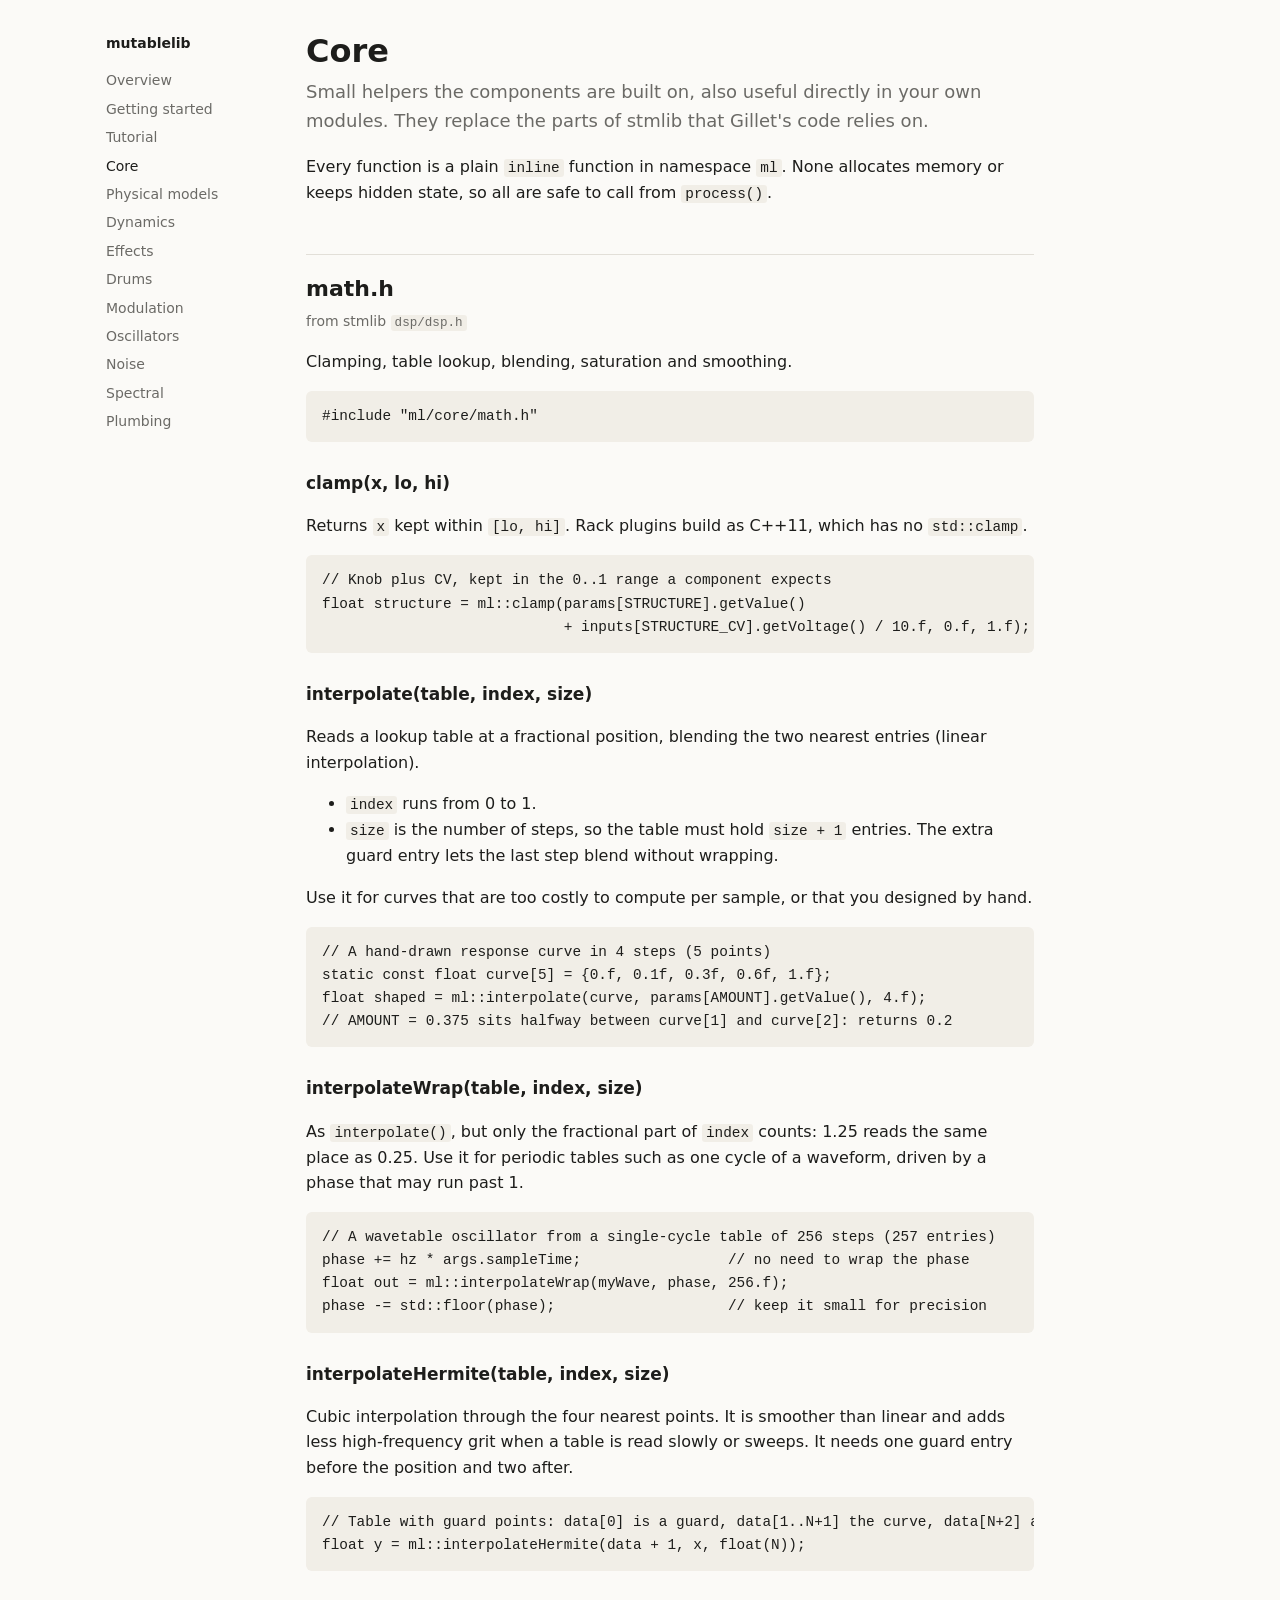
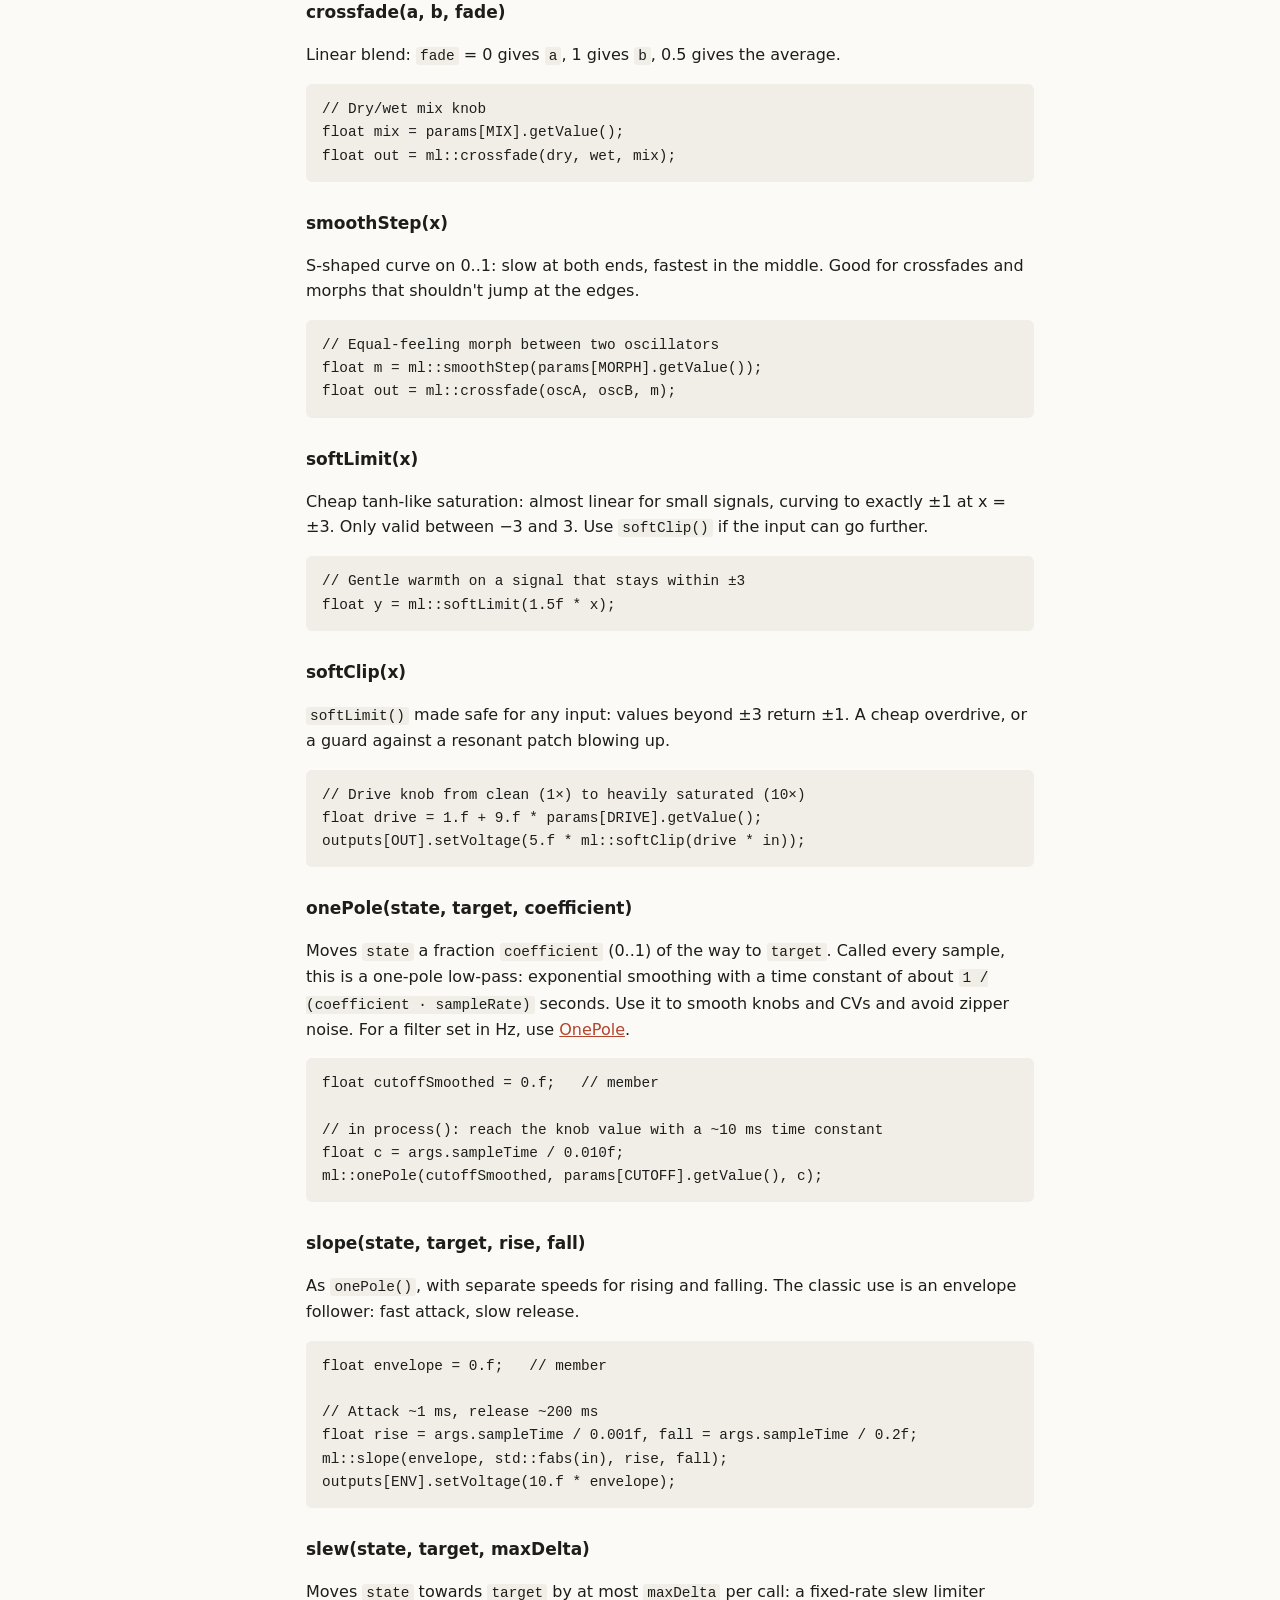
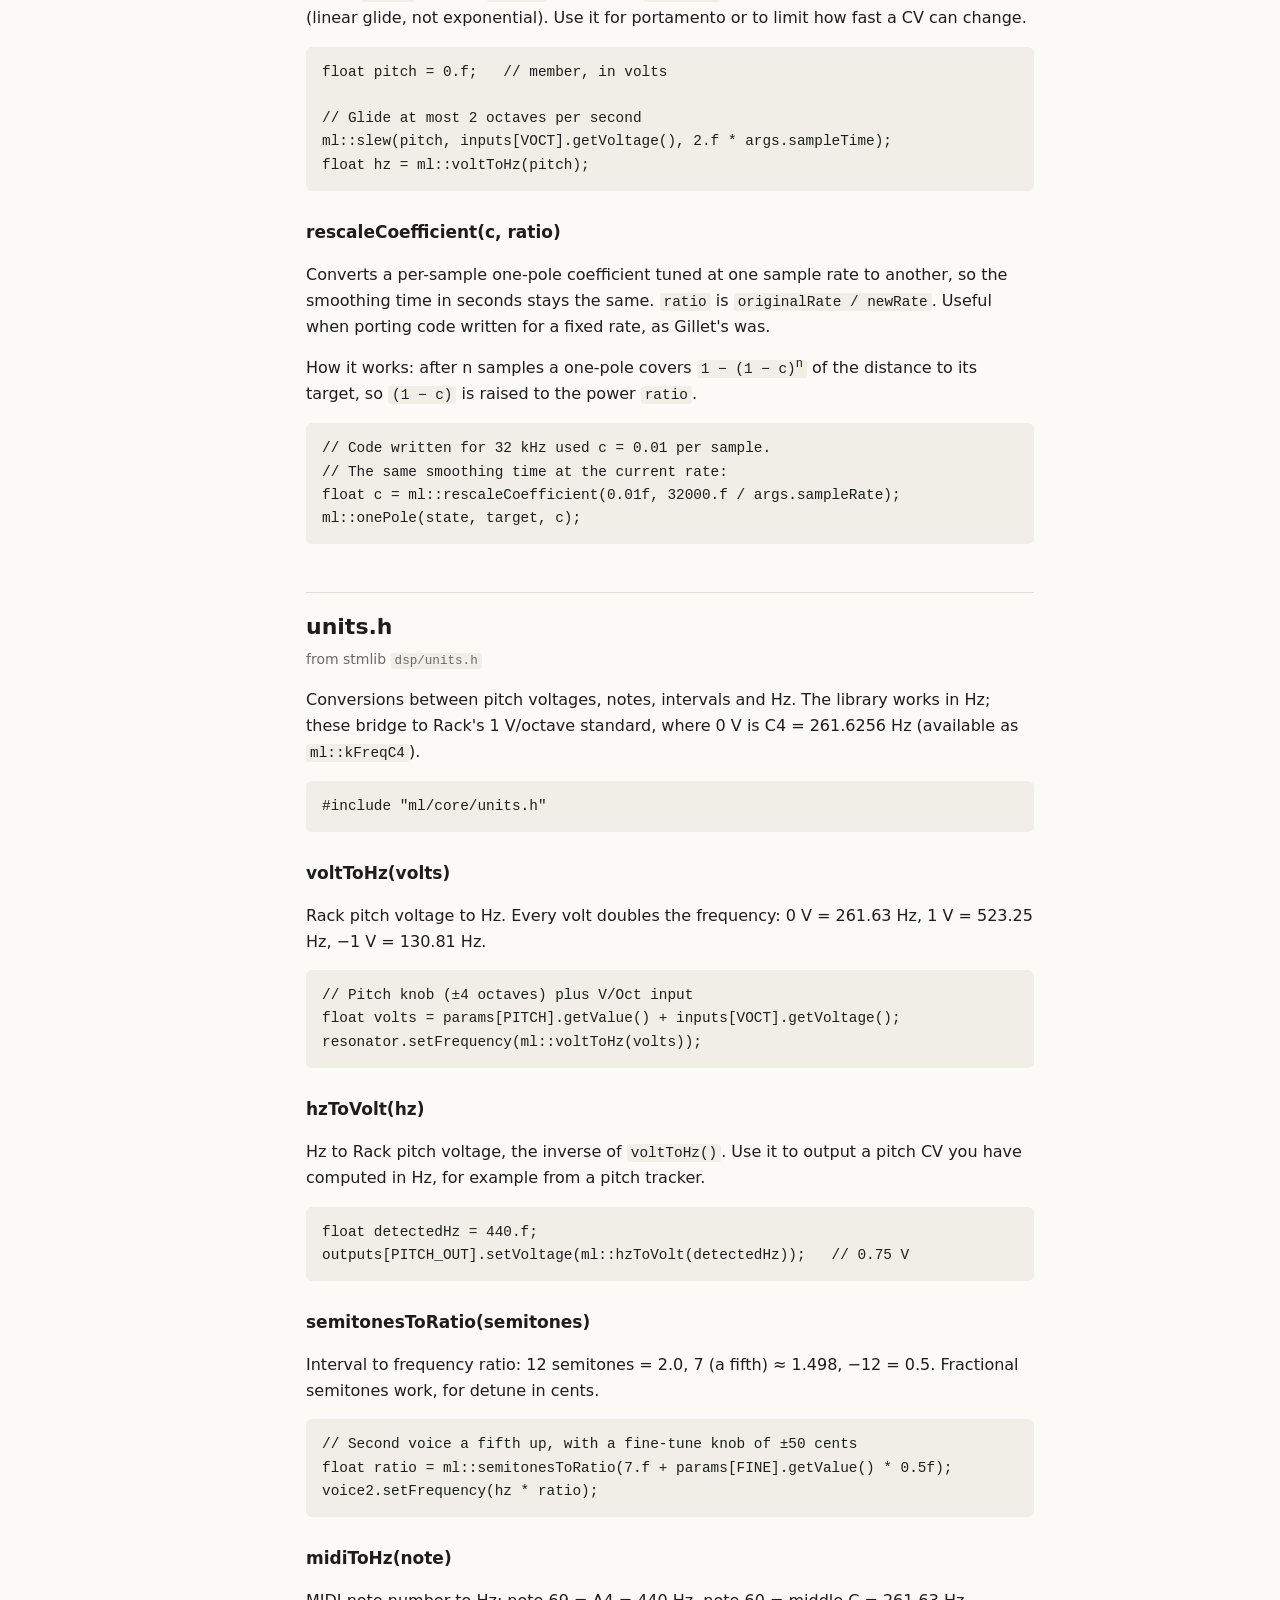
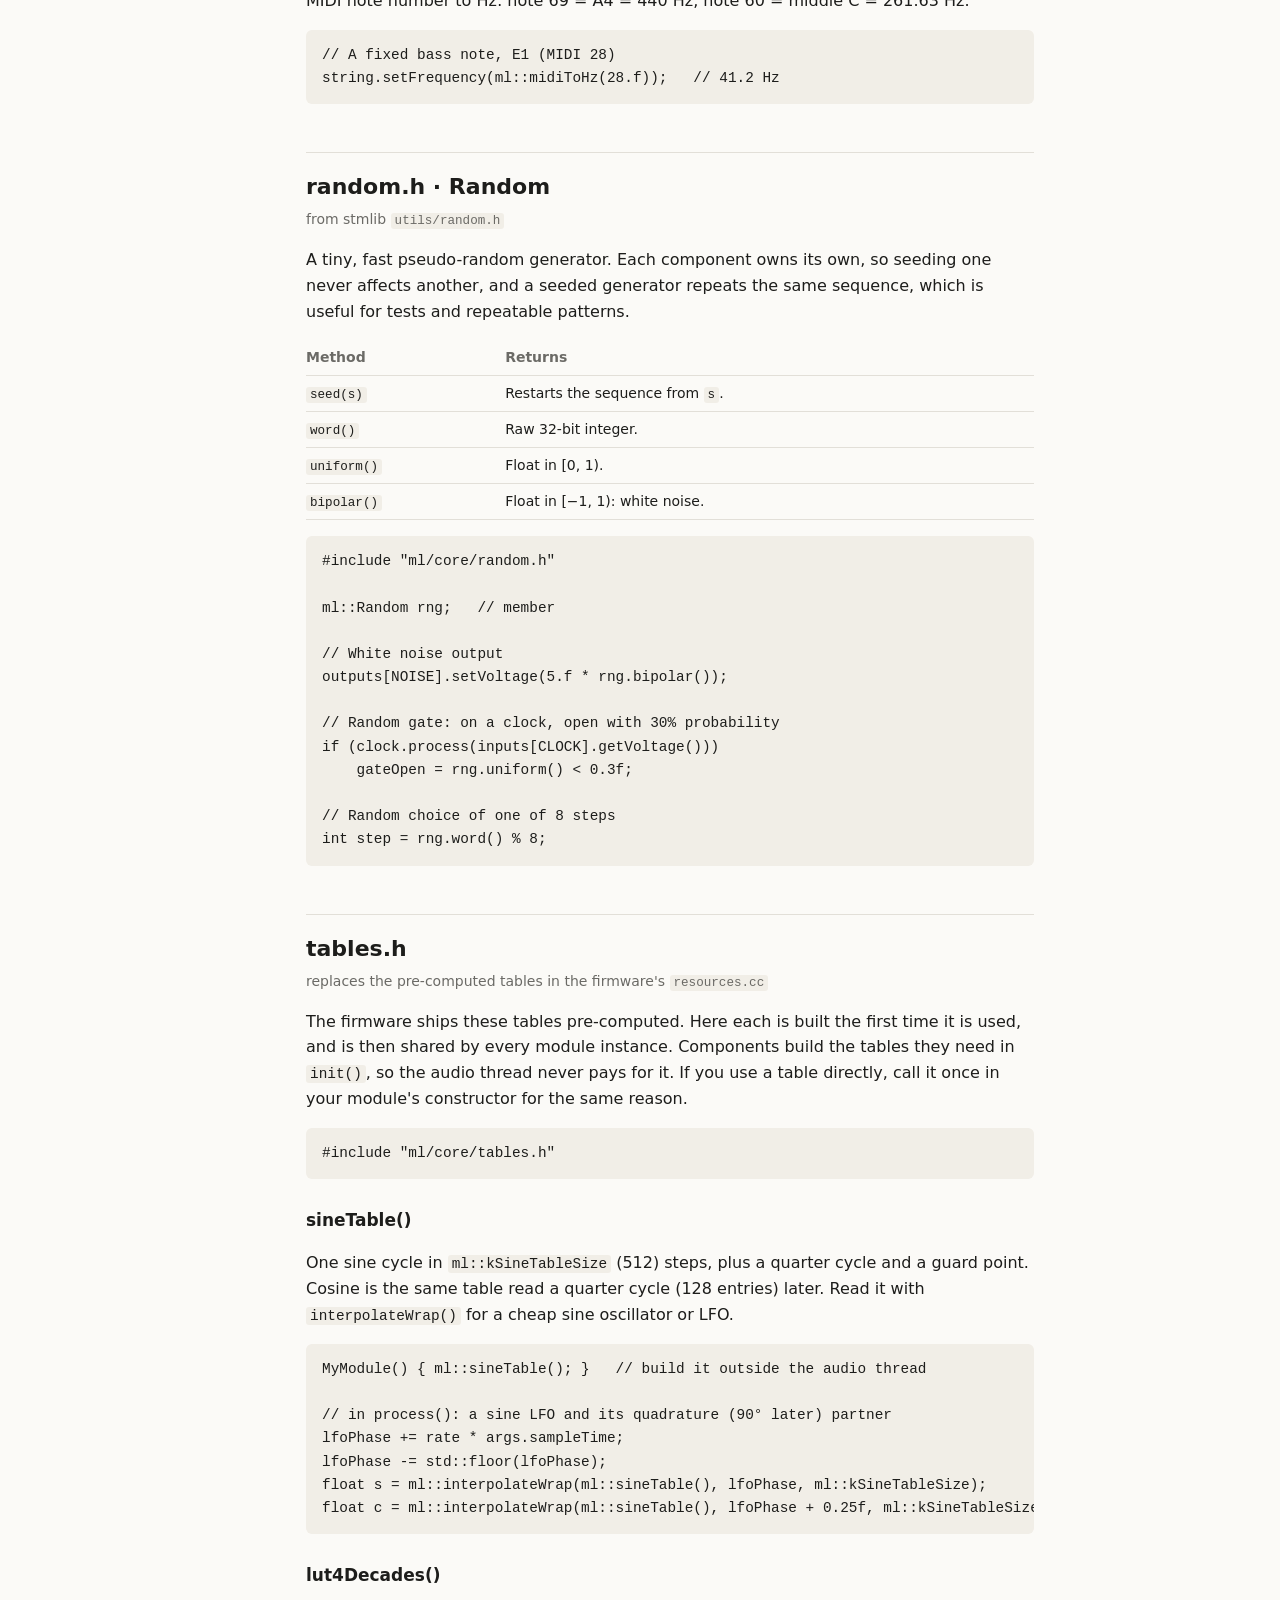
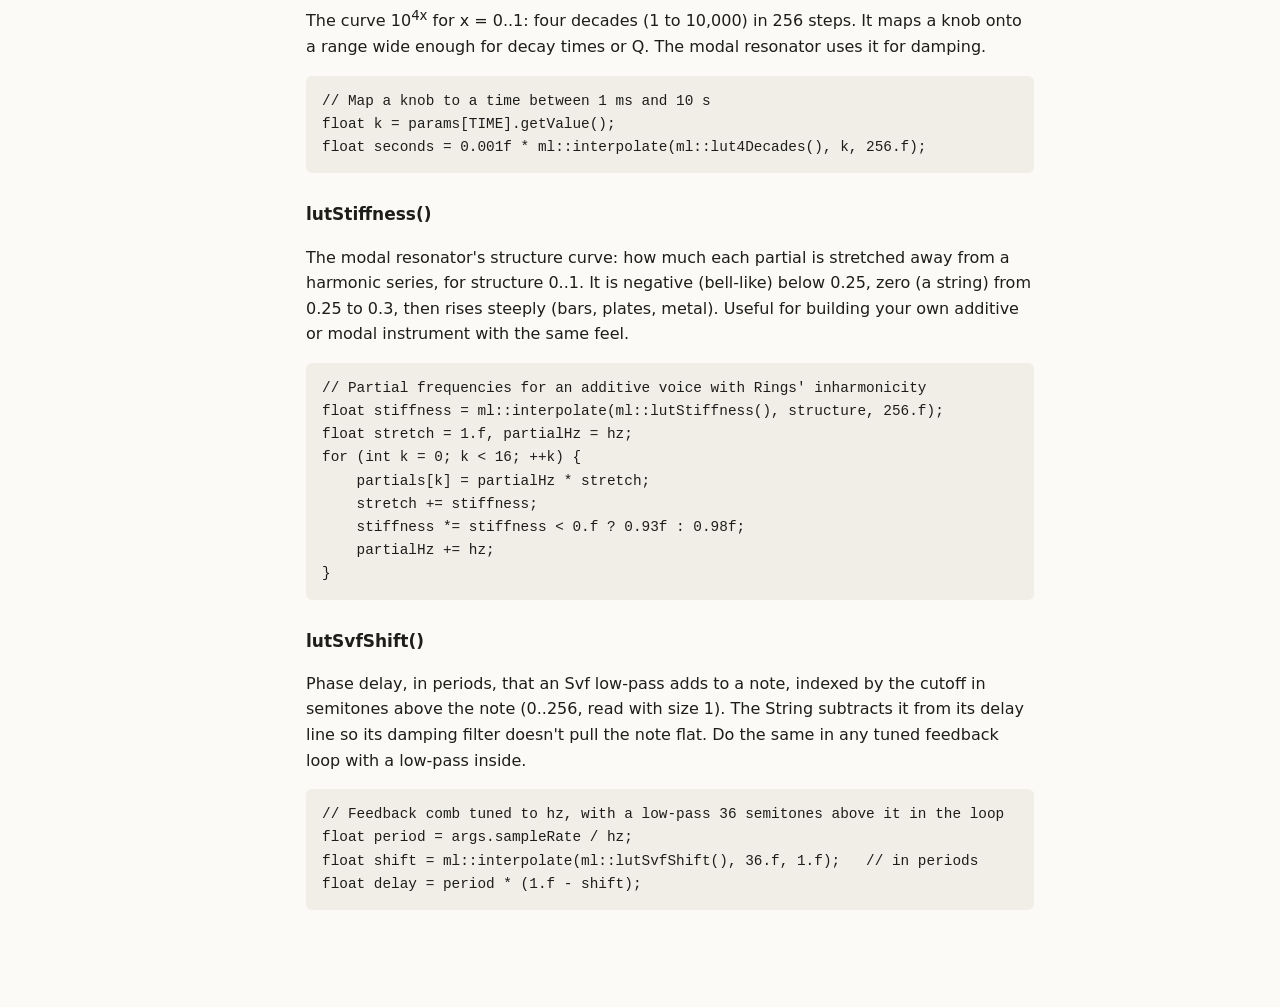
==== docs/core.html @ fc0bdcec "initial commit." ====
<!doctype html>
<html lang="en">
<head>
<meta charset="utf-8">
<meta name="viewport" content="width=device-width, initial-scale=1">
<title>Core · mutablelib</title>
<link rel="stylesheet" href="style.css">
</head>
<body>
<div class="page">
<nav>
  <div class="title">mutablelib</div>
  <a href="index.html">Overview</a>
  <a href="setup.html">Getting started</a>
  <a href="tutorial.html">Tutorial</a>
  <a href="core.html" class="here">Core</a>
  <a href="physical.html">Physical models</a>
  <a href="dynamics.html">Dynamics</a>
  <a href="fx.html">Effects</a>
  <a href="drums.html">Drums</a>
  <a href="mod.html">Modulation</a>
  <a href="osc.html">Oscillators</a>
  <a href="noise.html">Noise</a>
  <a href="spectral.html">Spectral</a>
  <a href="plumbing.html">Plumbing</a>
</nav>
<main>

<h1>Core</h1>
<p class="lede">Small helpers the components are built on, also useful directly in your own modules. They replace the parts of stmlib that Gillet's code relies on.</p>
<p>Every function is a plain <code>inline</code> function in namespace <code>ml</code>. None allocates memory or keeps hidden state, so all are safe to call from <code>process()</code>.</p>

<!-- ===================================================================== -->
<h2 id="core-math">math.h</h2>
<p class="origin">from stmlib <code>dsp/dsp.h</code></p>
<p>Clamping, table lookup, blending, saturation and smoothing.</p>
<pre><code>#include "ml/core/math.h"</code></pre>

<h3 id="core-math-clamp">clamp(x, lo, hi)</h3>
<p>Returns <code>x</code> kept within <code>[lo, hi]</code>. Rack plugins build as C++11, which has no <code>std::clamp</code>.</p>
<pre><code>// Knob plus CV, kept in the 0..1 range a component expects
float structure = ml::clamp(params[STRUCTURE].getValue()
                            + inputs[STRUCTURE_CV].getVoltage() / 10.f, 0.f, 1.f);</code></pre>

<h3 id="core-math-interpolate">interpolate(table, index, size)</h3>
<p>Reads a lookup table at a fractional position, blending the two nearest entries (linear interpolation).</p>
<ul>
  <li><code>index</code> runs from 0 to 1.</li>
  <li><code>size</code> is the number of steps, so the table must hold <code>size + 1</code> entries. The extra guard entry lets the last step blend without wrapping.</li>
</ul>
<p>Use it for curves that are too costly to compute per sample, or that you designed by hand.</p>
<pre><code>// A hand-drawn response curve in 4 steps (5 points)
static const float curve[5] = {0.f, 0.1f, 0.3f, 0.6f, 1.f};
float shaped = ml::interpolate(curve, params[AMOUNT].getValue(), 4.f);
// AMOUNT = 0.375 sits halfway between curve[1] and curve[2]: returns 0.2</code></pre>

<h3 id="core-math-interpolateWrap">interpolateWrap(table, index, size)</h3>
<p>As <code>interpolate()</code>, but only the fractional part of <code>index</code> counts: 1.25 reads the same place as 0.25. Use it for periodic tables such as one cycle of a waveform, driven by a phase that may run past 1.</p>
<pre><code>// A wavetable oscillator from a single-cycle table of 256 steps (257 entries)
phase += hz * args.sampleTime;                 // no need to wrap the phase
float out = ml::interpolateWrap(myWave, phase, 256.f);
phase -= std::floor(phase);                    // keep it small for precision</code></pre>

<h3 id="core-math-interpolateHermite">interpolateHermite(table, index, size)</h3>
<p>Cubic interpolation through the four nearest points. It is smoother than linear and adds less high-frequency grit when a table is read slowly or sweeps. It needs one guard entry before the position and two after.</p>
<pre><code>// Table with guard points: data[0] is a guard, data[1..N+1] the curve, data[N+2] a guard
float y = ml::interpolateHermite(data + 1, x, float(N));</code></pre>

<h3 id="core-math-crossfade">crossfade(a, b, fade)</h3>
<p>Linear blend: <code>fade</code> = 0 gives <code>a</code>, 1 gives <code>b</code>, 0.5 gives the average.</p>
<pre><code>// Dry/wet mix knob
float mix = params[MIX].getValue();
float out = ml::crossfade(dry, wet, mix);</code></pre>

<h3 id="core-math-smoothStep">smoothStep(x)</h3>
<p>S-shaped curve on 0..1: slow at both ends, fastest in the middle. Good for crossfades and morphs that shouldn't jump at the edges.</p>
<pre><code>// Equal-feeling morph between two oscillators
float m = ml::smoothStep(params[MORPH].getValue());
float out = ml::crossfade(oscA, oscB, m);</code></pre>

<h3 id="core-math-softLimit">softLimit(x)</h3>
<p>Cheap tanh-like saturation: almost linear for small signals, curving to exactly ±1 at x = ±3. Only valid between −3 and 3. Use <code>softClip()</code> if the input can go further.</p>
<pre><code>// Gentle warmth on a signal that stays within ±3
float y = ml::softLimit(1.5f * x);</code></pre>

<h3 id="core-math-softClip">softClip(x)</h3>
<p><code>softLimit()</code> made safe for any input: values beyond ±3 return ±1. A cheap overdrive, or a guard against a resonant patch blowing up.</p>
<pre><code>// Drive knob from clean (1×) to heavily saturated (10×)
float drive = 1.f + 9.f * params[DRIVE].getValue();
outputs[OUT].setVoltage(5.f * ml::softClip(drive * in));</code></pre>

<h3 id="core-math-onePole">onePole(state, target, coefficient)</h3>
<p>Moves <code>state</code> a fraction <code>coefficient</code> (0..1) of the way to <code>target</code>. Called every sample, this is a one-pole low-pass: exponential smoothing with a time constant of about <code>1 / (coefficient · sampleRate)</code> seconds. Use it to smooth knobs and CVs and avoid zipper noise. For a filter set in Hz, use <a href="plumbing.html#filter-one_pole">OnePole</a>.</p>
<pre><code>float cutoffSmoothed = 0.f;   // member

// in process(): reach the knob value with a ~10 ms time constant
float c = args.sampleTime / 0.010f;
ml::onePole(cutoffSmoothed, params[CUTOFF].getValue(), c);</code></pre>

<h3 id="core-math-slope">slope(state, target, rise, fall)</h3>
<p>As <code>onePole()</code>, with separate speeds for rising and falling. The classic use is an envelope follower: fast attack, slow release.</p>
<pre><code>float envelope = 0.f;   // member

// Attack ~1 ms, release ~200 ms
float rise = args.sampleTime / 0.001f, fall = args.sampleTime / 0.2f;
ml::slope(envelope, std::fabs(in), rise, fall);
outputs[ENV].setVoltage(10.f * envelope);</code></pre>

<h3 id="core-math-slew">slew(state, target, maxDelta)</h3>
<p>Moves <code>state</code> towards <code>target</code> by at most <code>maxDelta</code> per call: a fixed-rate slew limiter (linear glide, not exponential). Use it for portamento or to limit how fast a CV can change.</p>
<pre><code>float pitch = 0.f;   // member, in volts

// Glide at most 2 octaves per second
ml::slew(pitch, inputs[VOCT].getVoltage(), 2.f * args.sampleTime);
float hz = ml::voltToHz(pitch);</code></pre>

<h3 id="core-math-rescaleCoefficient">rescaleCoefficient(c, ratio)</h3>
<p>Converts a per-sample one-pole coefficient tuned at one sample rate to another, so the smoothing time in seconds stays the same. <code>ratio</code> is <code>originalRate / newRate</code>. Useful when porting code written for a fixed rate, as Gillet's was.</p>
<p>How it works: after n samples a one-pole covers <code>1 − (1 − c)<sup>n</sup></code> of the distance to its target, so <code>(1 − c)</code> is raised to the power <code>ratio</code>.</p>
<pre><code>// Code written for 32 kHz used c = 0.01 per sample.
// The same smoothing time at the current rate:
float c = ml::rescaleCoefficient(0.01f, 32000.f / args.sampleRate);
ml::onePole(state, target, c);</code></pre>

<!-- ===================================================================== -->
<h2 id="core-units">units.h</h2>
<p class="origin">from stmlib <code>dsp/units.h</code></p>
<p>Conversions between pitch voltages, notes, intervals and Hz. The library works in Hz; these bridge to Rack's 1 V/octave standard, where 0 V is C4 = 261.6256 Hz (available as <code>ml::kFreqC4</code>).</p>
<pre><code>#include "ml/core/units.h"</code></pre>

<h3 id="core-units-voltToHz">voltToHz(volts)</h3>
<p>Rack pitch voltage to Hz. Every volt doubles the frequency: 0 V = 261.63 Hz, 1 V = 523.25 Hz, −1 V = 130.81 Hz.</p>
<pre><code>// Pitch knob (±4 octaves) plus V/Oct input
float volts = params[PITCH].getValue() + inputs[VOCT].getVoltage();
resonator.setFrequency(ml::voltToHz(volts));</code></pre>

<h3 id="core-units-hzToVolt">hzToVolt(hz)</h3>
<p>Hz to Rack pitch voltage, the inverse of <code>voltToHz()</code>. Use it to output a pitch CV you have computed in Hz, for example from a pitch tracker.</p>
<pre><code>float detectedHz = 440.f;
outputs[PITCH_OUT].setVoltage(ml::hzToVolt(detectedHz));   // 0.75 V</code></pre>

<h3 id="core-units-semitonesToRatio">semitonesToRatio(semitones)</h3>
<p>Interval to frequency ratio: 12 semitones = 2.0, 7 (a fifth) ≈ 1.498, −12 = 0.5. Fractional semitones work, for detune in cents.</p>
<pre><code>// Second voice a fifth up, with a fine-tune knob of ±50 cents
float ratio = ml::semitonesToRatio(7.f + params[FINE].getValue() * 0.5f);
voice2.setFrequency(hz * ratio);</code></pre>

<h3 id="core-units-midiToHz">midiToHz(note)</h3>
<p>MIDI note number to Hz: note 69 = A4 = 440 Hz, note 60 = middle C = 261.63 Hz.</p>
<pre><code>// A fixed bass note, E1 (MIDI 28)
string.setFrequency(ml::midiToHz(28.f));   // 41.2 Hz</code></pre>

<!-- ===================================================================== -->
<h2 id="core-random">random.h · Random</h2>
<p class="origin">from stmlib <code>utils/random.h</code></p>
<p>A tiny, fast pseudo-random generator. Each component owns its own, so seeding one never affects another, and a seeded generator repeats the same sequence, which is useful for tests and repeatable patterns.</p>
<table>
<tr><th>Method</th><th>Returns</th></tr>
<tr><td><code>seed(s)</code></td><td>Restarts the sequence from <code>s</code>.</td></tr>
<tr><td><code>word()</code></td><td>Raw 32-bit integer.</td></tr>
<tr><td><code>uniform()</code></td><td>Float in [0, 1).</td></tr>
<tr><td><code>bipolar()</code></td><td>Float in [−1, 1): white noise.</td></tr>
</table>
<pre><code>#include "ml/core/random.h"

ml::Random rng;   // member

// White noise output
outputs[NOISE].setVoltage(5.f * rng.bipolar());

// Random gate: on a clock, open with 30% probability
if (clock.process(inputs[CLOCK].getVoltage()))
    gateOpen = rng.uniform() &lt; 0.3f;

// Random choice of one of 8 steps
int step = rng.word() % 8;</code></pre>

<!-- ===================================================================== -->
<h2 id="core-tables">tables.h</h2>
<p class="origin">replaces the pre-computed tables in the firmware's <code>resources.cc</code></p>
<p>The firmware ships these tables pre-computed. Here each is built the first time it is used, and is then shared by every module instance. Components build the tables they need in <code>init()</code>, so the audio thread never pays for it. If you use a table directly, call it once in your module's constructor for the same reason.</p>
<pre><code>#include "ml/core/tables.h"</code></pre>

<h3 id="core-tables-sineTable">sineTable()</h3>
<p>One sine cycle in <code>ml::kSineTableSize</code> (512) steps, plus a quarter cycle and a guard point. Cosine is the same table read a quarter cycle (128 entries) later. Read it with <code>interpolateWrap()</code> for a cheap sine oscillator or LFO.</p>
<pre><code>MyModule() { ml::sineTable(); }   // build it outside the audio thread

// in process(): a sine LFO and its quadrature (90° later) partner
lfoPhase += rate * args.sampleTime;
lfoPhase -= std::floor(lfoPhase);
float s = ml::interpolateWrap(ml::sineTable(), lfoPhase, ml::kSineTableSize);
float c = ml::interpolateWrap(ml::sineTable(), lfoPhase + 0.25f, ml::kSineTableSize);</code></pre>

<h3 id="core-tables-lut4Decades">lut4Decades()</h3>
<p>The curve 10<sup>4x</sup> for x = 0..1: four decades (1 to 10,000) in 256 steps. It maps a knob onto a range wide enough for decay times or Q. The modal resonator uses it for damping.</p>
<pre><code>// Map a knob to a time between 1 ms and 10 s
float k = params[TIME].getValue();
float seconds = 0.001f * ml::interpolate(ml::lut4Decades(), k, 256.f);</code></pre>

<h3 id="core-tables-lutStiffness">lutStiffness()</h3>
<p>The modal resonator's structure curve: how much each partial is stretched away from a harmonic series, for structure 0..1. It is negative (bell-like) below 0.25, zero (a string) from 0.25 to 0.3, then rises steeply (bars, plates, metal). Useful for building your own additive or modal instrument with the same feel.</p>
<pre><code>// Partial frequencies for an additive voice with Rings' inharmonicity
float stiffness = ml::interpolate(ml::lutStiffness(), structure, 256.f);
float stretch = 1.f, partialHz = hz;
for (int k = 0; k &lt; 16; ++k) {
    partials[k] = partialHz * stretch;
    stretch += stiffness;
    stiffness *= stiffness &lt; 0.f ? 0.93f : 0.98f;
    partialHz += hz;
}</code></pre>

<h3 id="core-tables-lutSvfShift">lutSvfShift()</h3>
<p>Phase delay, in periods, that an Svf low-pass adds to a note, indexed by the cutoff in semitones above the note (0..256, read with size 1). The String subtracts it from its delay line so its damping filter doesn't pull the note flat. Do the same in any tuned feedback loop with a low-pass inside.</p>
<pre><code>// Feedback comb tuned to hz, with a low-pass 36 semitones above it in the loop
float period = args.sampleRate / hz;
float shift = ml::interpolate(ml::lutSvfShift(), 36.f, 1.f);   // in periods
float delay = period * (1.f - shift);</code></pre>

</main>
</div>
</body>
</html>
---- docs/style.css ----
/* mutablelib docs. One stylesheet, no scripts. */

:root {
  --bg: #fbfaf7;
  --fg: #1d1d1b;
  --muted: #6b6a66;
  --rule: #e2dfd8;
  --code-bg: #f1eee7;
  --accent: #b2452c;
  --mono: ui-monospace, "SF Mono", Menlo, Consolas, monospace;
}
@media (prefers-color-scheme: dark) {
  :root {
    --bg: #161614;
    --fg: #e8e6e1;
    --muted: #9a978f;
    --rule: #2e2d2a;
    --code-bg: #22211e;
    --accent: #e0805f;
  }
}

* { box-sizing: border-box; }
body {
  margin: 0;
  background: var(--bg);
  color: var(--fg);
  font: 16px/1.6 -apple-system, "Segoe UI", system-ui, sans-serif;
}
.page { display: flex; max-width: 1100px; margin: 0 auto; }
nav {
  flex: 0 0 200px;
  padding: 32px 16px;
  position: sticky; top: 0; align-self: flex-start;
  font-size: 14px;
}
nav a { display: block; padding: 3px 0; color: var(--muted); text-decoration: none; }
nav a:hover, nav a.here { color: var(--fg); }
nav .title { font-weight: 700; color: var(--fg); margin-bottom: 12px; }
main { flex: 1; min-width: 0; padding: 32px 16px 96px; max-width: 760px; }

h1 { font-size: 32px; line-height: 1.2; margin: 0 0 8px; }
h2 { font-size: 22px; margin: 48px 0 8px; padding-top: 16px; border-top: 1px solid var(--rule); }
h3 { font-size: 17px; margin: 28px 0 4px; }
.lede { color: var(--muted); font-size: 18px; margin-top: 0; }
a { color: var(--accent); }

code { font-family: var(--mono); font-size: 0.9em; background: var(--code-bg); padding: 1px 4px; border-radius: 3px; }
pre { background: var(--code-bg); padding: 14px 16px; border-radius: 6px; overflow-x: auto; line-height: 1.45; }
pre code { background: none; padding: 0; }

table { border-collapse: collapse; width: 100%; font-size: 14px; margin: 12px 0; }
th, td { text-align: left; padding: 6px 10px 6px 0; border-bottom: 1px solid var(--rule); vertical-align: top; }
th { color: var(--muted); font-weight: 600; }

.origin { color: var(--muted); font-size: 14px; margin-top: -4px; }

@media (max-width: 720px) {
  .page { display: block; }
  nav { position: static; padding-bottom: 0; }
  nav a { display: inline-block; margin-right: 12px; }
}
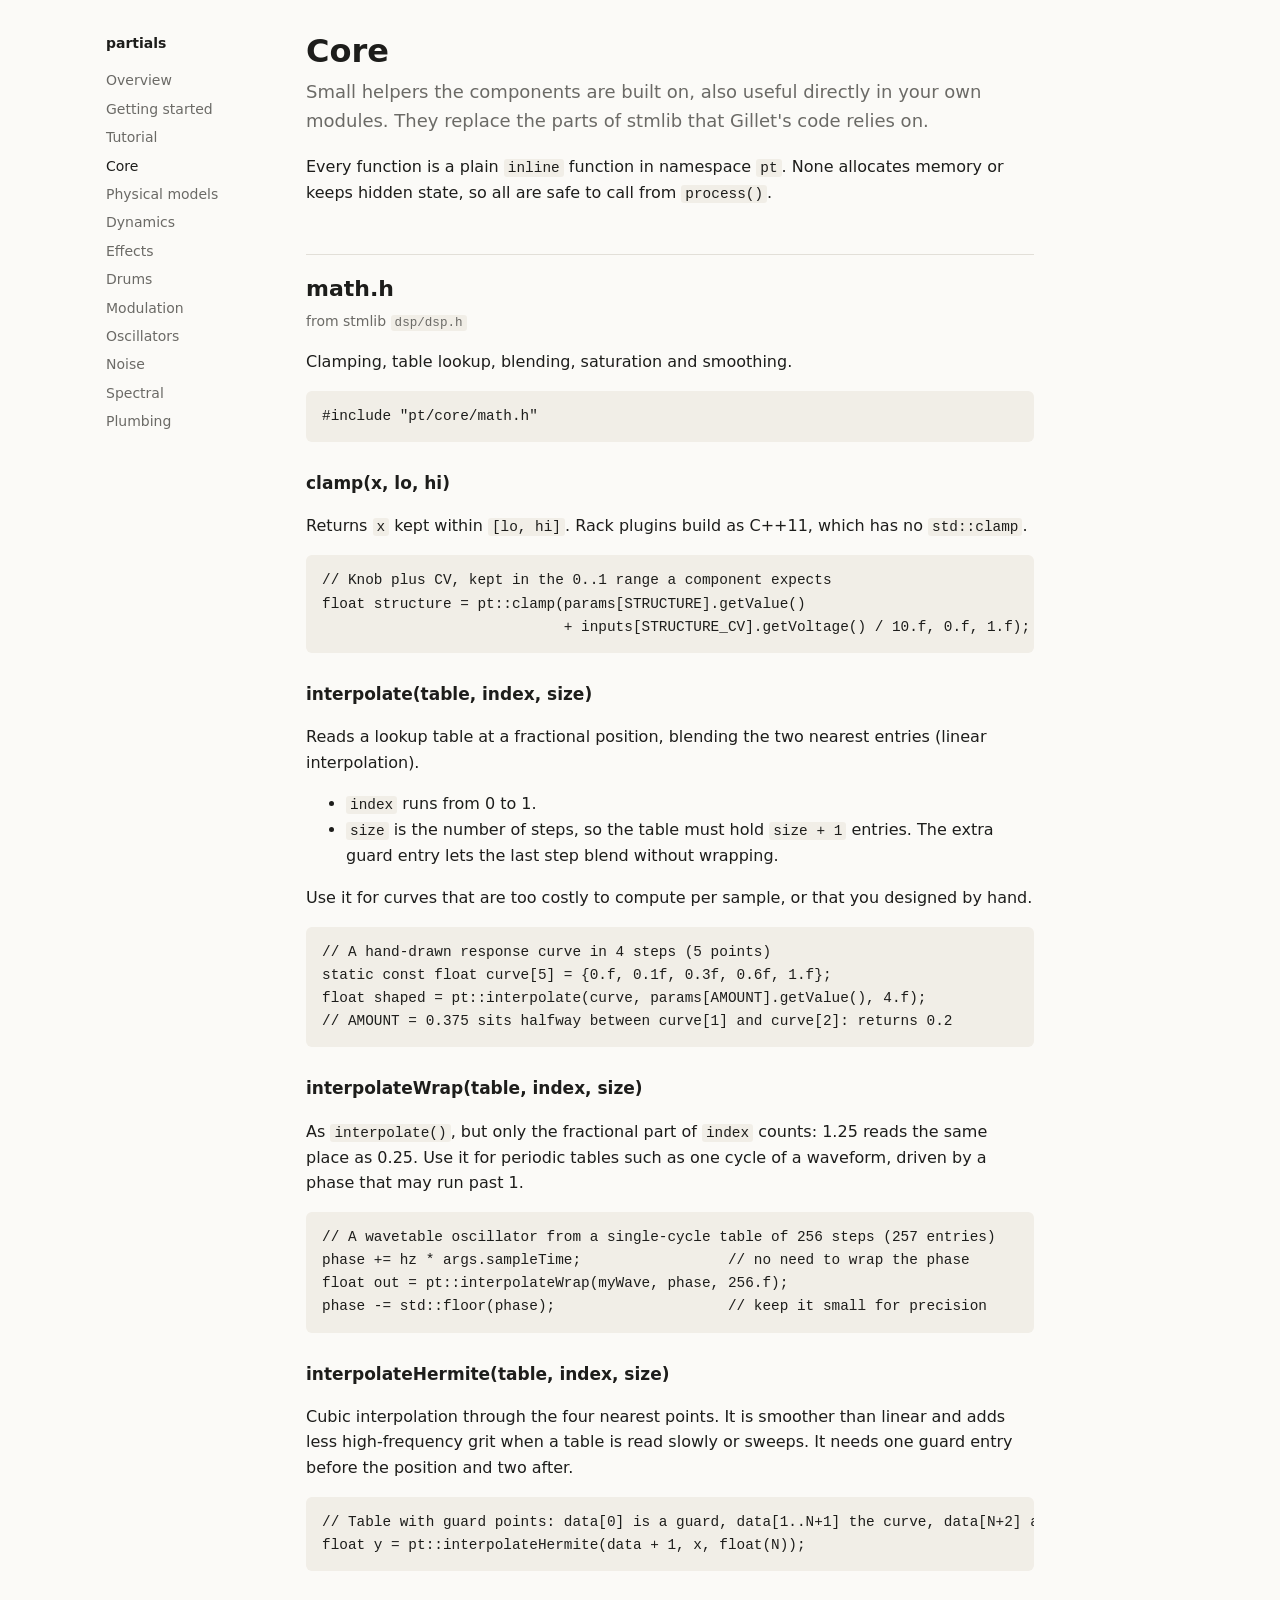
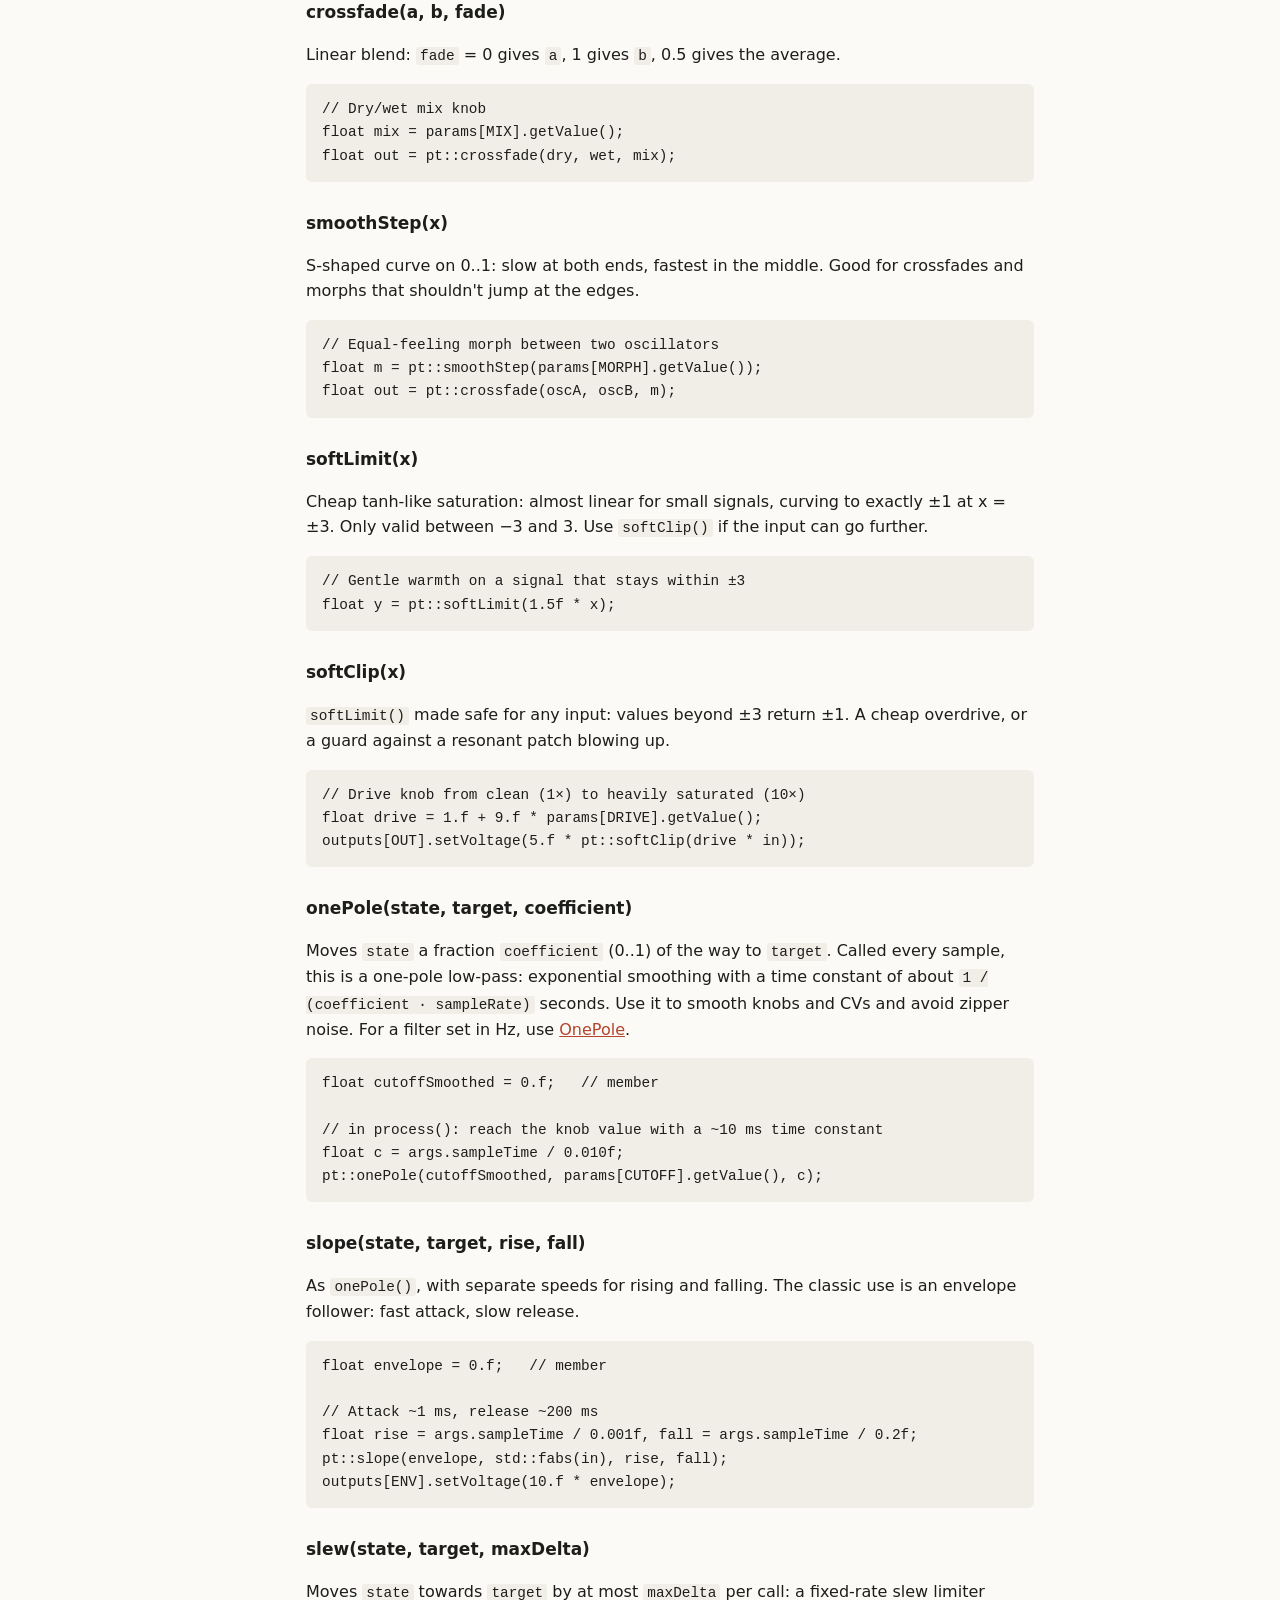
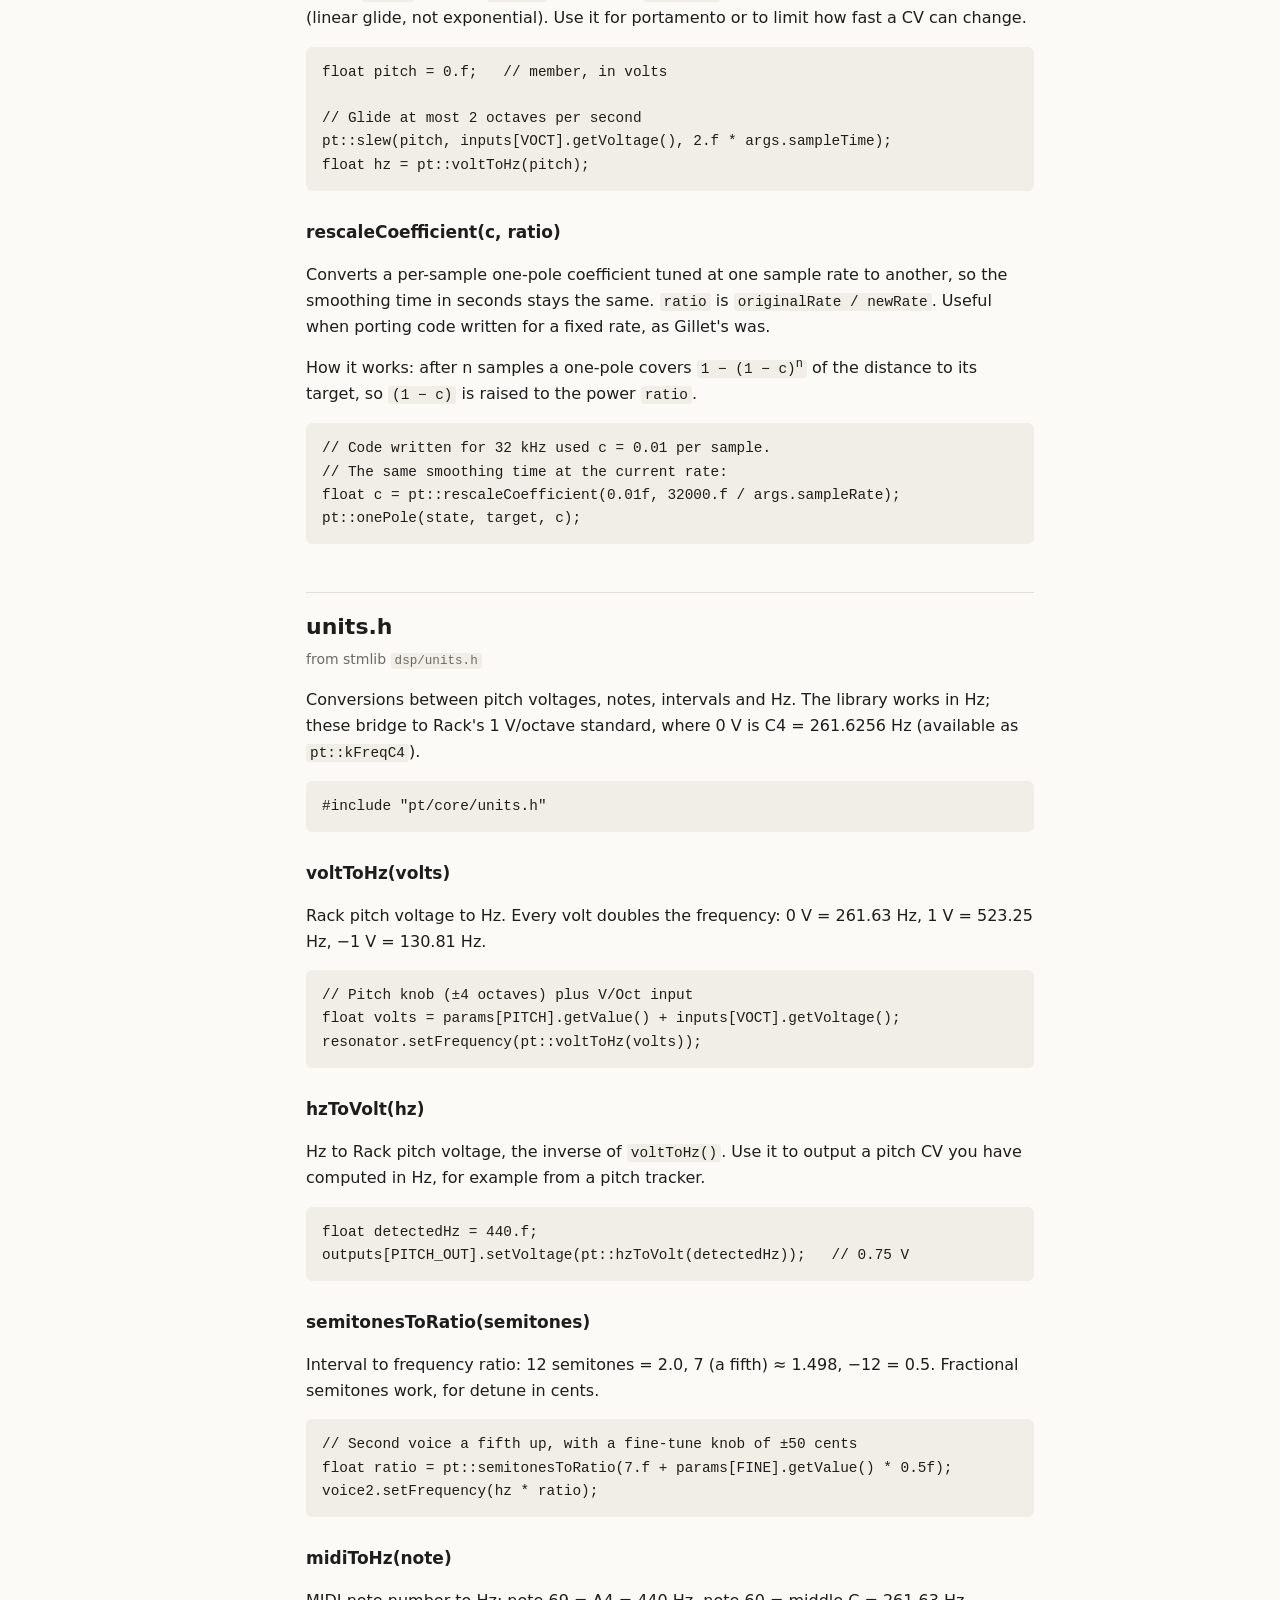
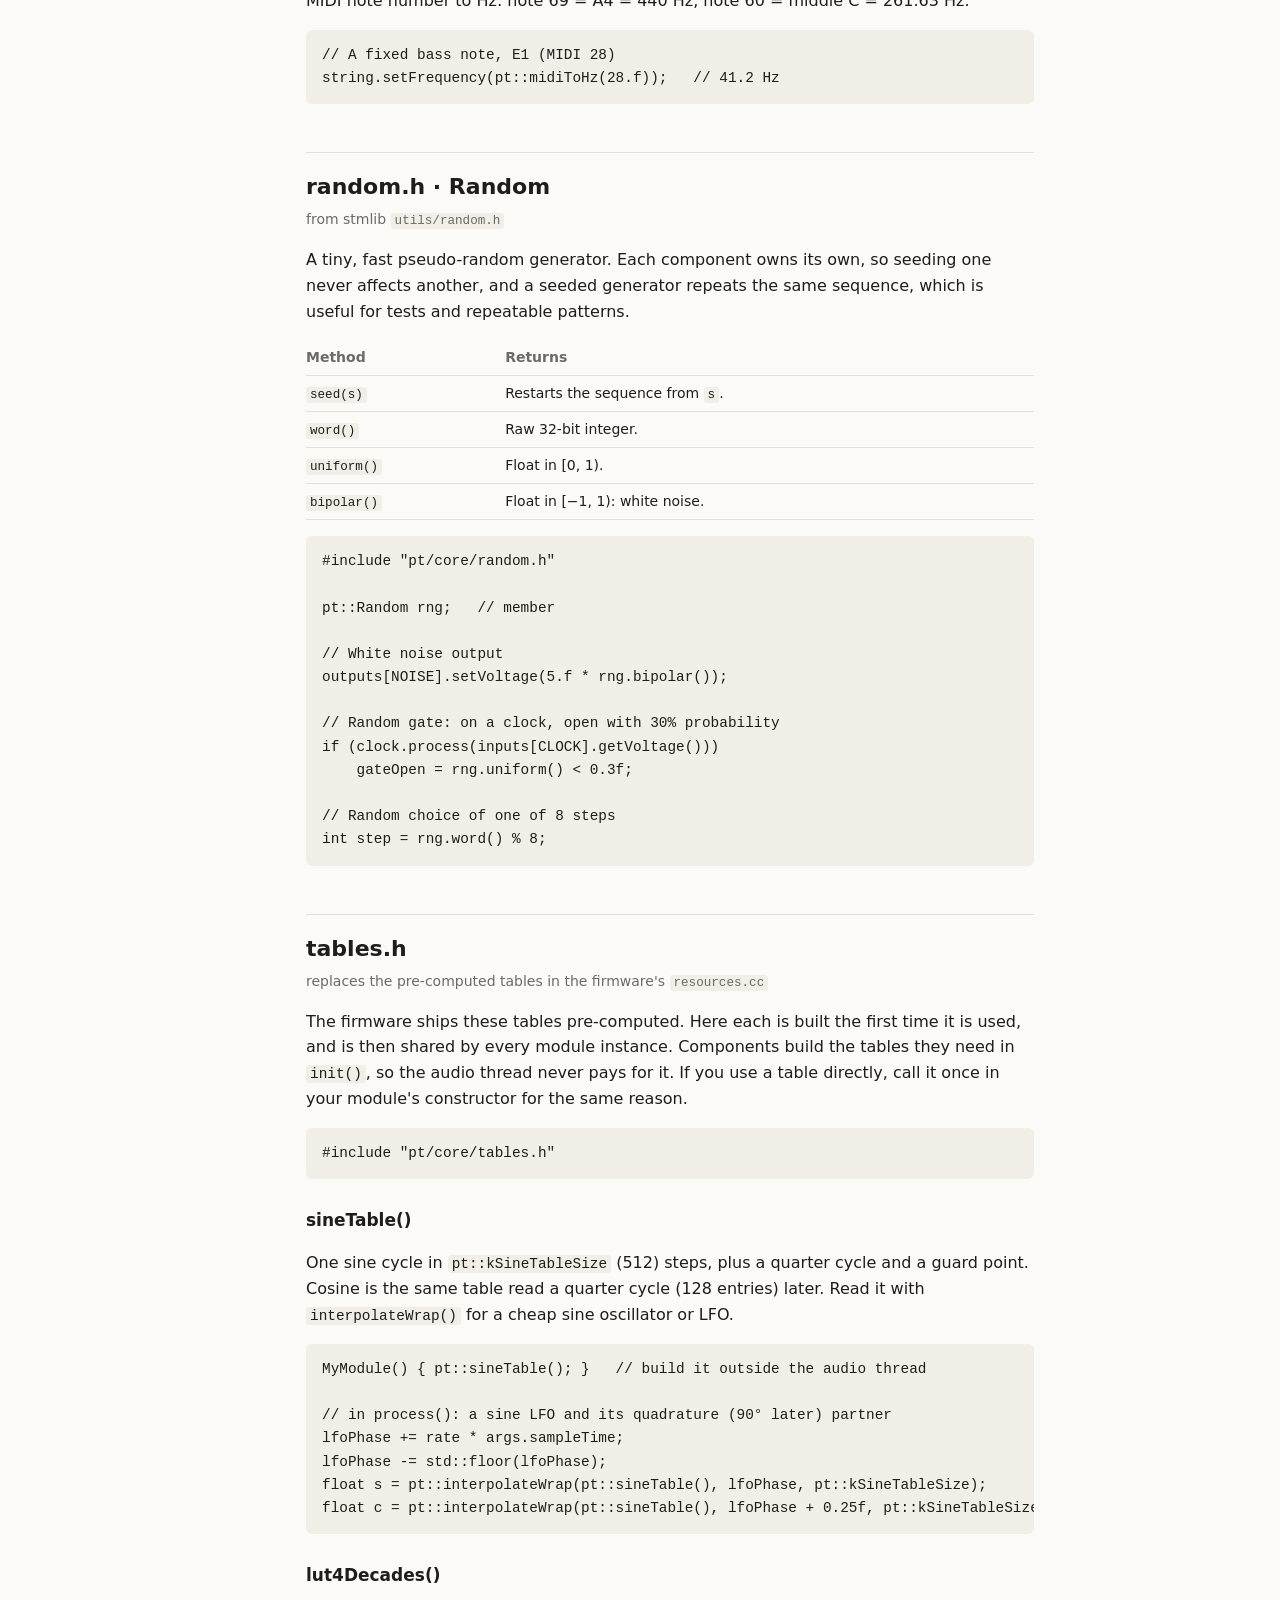
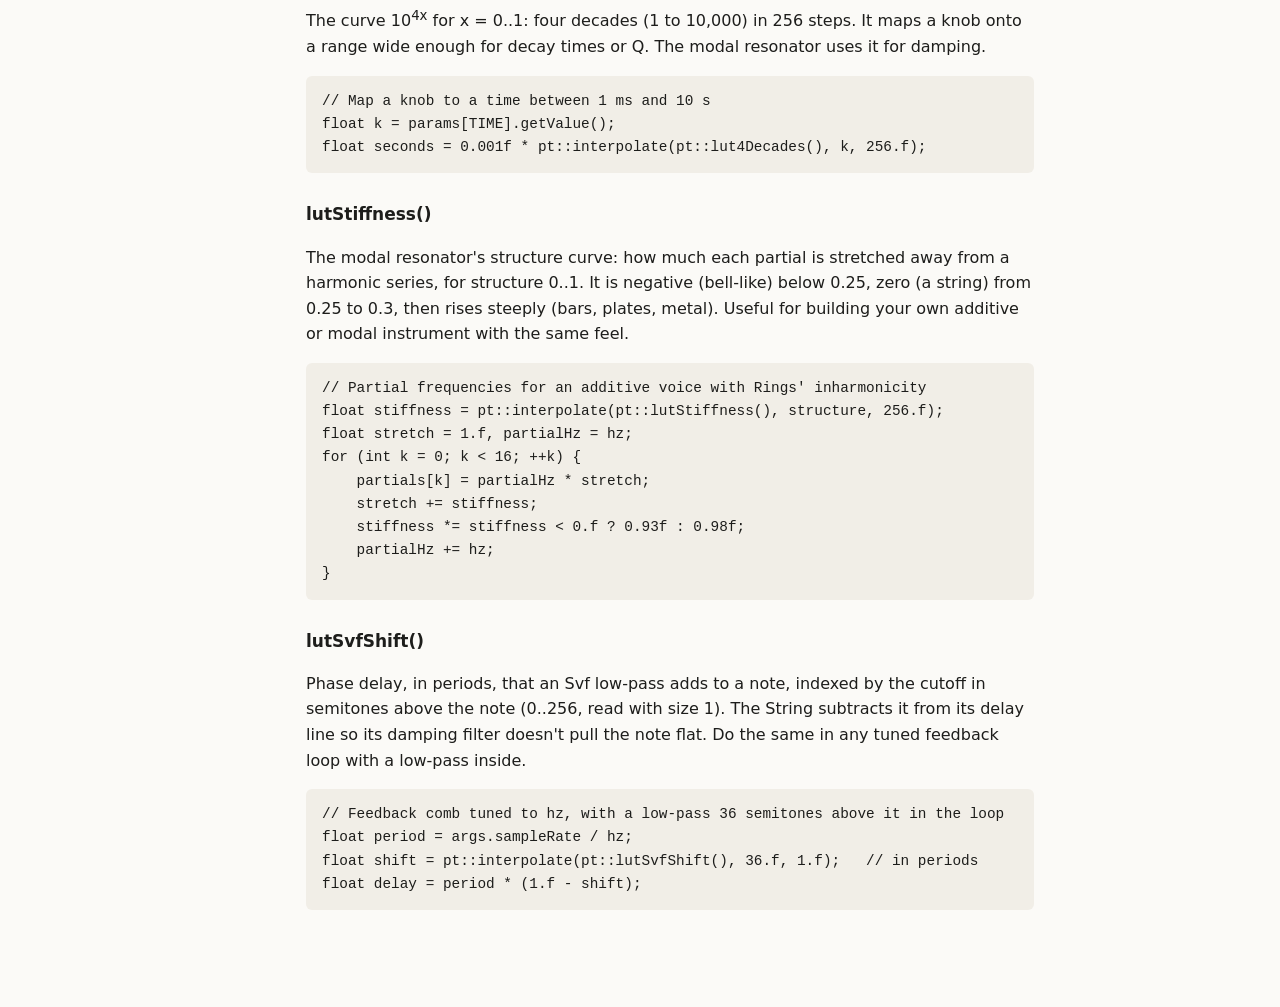
==== commit fd12066f: "rename from mutablelib to partials, given emile's instructions say not to use the name 'mutable inst" ====
--- a/docs/core.html
+++ b/docs/core.html
@@ -3,13 +3,13 @@
 <head>
 <meta charset="utf-8">
 <meta name="viewport" content="width=device-width, initial-scale=1">
-<title>Core · mutablelib</title>
+<title>Core · partials</title>
 <link rel="stylesheet" href="style.css">
 </head>
 <body>
 <div class="page">
 <nav>
-  <div class="title">mutablelib</div>
+  <div class="title">partials</div>
   <a href="index.html">Overview</a>
   <a href="setup.html">Getting started</a>
   <a href="tutorial.html">Tutorial</a>
@@ -28,18 +28,18 @@
 
 <h1>Core</h1>
 <p class="lede">Small helpers the components are built on, also useful directly in your own modules. They replace the parts of stmlib that Gillet's code relies on.</p>
-<p>Every function is a plain <code>inline</code> function in namespace <code>ml</code>. None allocates memory or keeps hidden state, so all are safe to call from <code>process()</code>.</p>
+<p>Every function is a plain <code>inline</code> function in namespace <code>pt</code>. None allocates memory or keeps hidden state, so all are safe to call from <code>process()</code>.</p>
 
 <!-- ===================================================================== -->
 <h2 id="core-math">math.h</h2>
 <p class="origin">from stmlib <code>dsp/dsp.h</code></p>
 <p>Clamping, table lookup, blending, saturation and smoothing.</p>
-<pre><code>#include "ml/core/math.h"</code></pre>
+<pre><code>#include "pt/core/math.h"</code></pre>
 
 <h3 id="core-math-clamp">clamp(x, lo, hi)</h3>
 <p>Returns <code>x</code> kept within <code>[lo, hi]</code>. Rack plugins build as C++11, which has no <code>std::clamp</code>.</p>
 <pre><code>// Knob plus CV, kept in the 0..1 range a component expects
-float structure = ml::clamp(params[STRUCTURE].getValue()
+float structure = pt::clamp(params[STRUCTURE].getValue()
                             + inputs[STRUCTURE_CV].getVoltage() / 10.f, 0.f, 1.f);</code></pre>
 
 <h3 id="core-math-interpolate">interpolate(table, index, size)</h3>
@@ -51,43 +51,43 @@
 <p>Use it for curves that are too costly to compute per sample, or that you designed by hand.</p>
 <pre><code>// A hand-drawn response curve in 4 steps (5 points)
 static const float curve[5] = {0.f, 0.1f, 0.3f, 0.6f, 1.f};
-float shaped = ml::interpolate(curve, params[AMOUNT].getValue(), 4.f);
+float shaped = pt::interpolate(curve, params[AMOUNT].getValue(), 4.f);
 // AMOUNT = 0.375 sits halfway between curve[1] and curve[2]: returns 0.2</code></pre>
 
 <h3 id="core-math-interpolateWrap">interpolateWrap(table, index, size)</h3>
 <p>As <code>interpolate()</code>, but only the fractional part of <code>index</code> counts: 1.25 reads the same place as 0.25. Use it for periodic tables such as one cycle of a waveform, driven by a phase that may run past 1.</p>
 <pre><code>// A wavetable oscillator from a single-cycle table of 256 steps (257 entries)
 phase += hz * args.sampleTime;                 // no need to wrap the phase
-float out = ml::interpolateWrap(myWave, phase, 256.f);
+float out = pt::interpolateWrap(myWave, phase, 256.f);
 phase -= std::floor(phase);                    // keep it small for precision</code></pre>
 
 <h3 id="core-math-interpolateHermite">interpolateHermite(table, index, size)</h3>
 <p>Cubic interpolation through the four nearest points. It is smoother than linear and adds less high-frequency grit when a table is read slowly or sweeps. It needs one guard entry before the position and two after.</p>
 <pre><code>// Table with guard points: data[0] is a guard, data[1..N+1] the curve, data[N+2] a guard
-float y = ml::interpolateHermite(data + 1, x, float(N));</code></pre>
+float y = pt::interpolateHermite(data + 1, x, float(N));</code></pre>
 
 <h3 id="core-math-crossfade">crossfade(a, b, fade)</h3>
 <p>Linear blend: <code>fade</code> = 0 gives <code>a</code>, 1 gives <code>b</code>, 0.5 gives the average.</p>
 <pre><code>// Dry/wet mix knob
 float mix = params[MIX].getValue();
-float out = ml::crossfade(dry, wet, mix);</code></pre>
+float out = pt::crossfade(dry, wet, mix);</code></pre>
 
 <h3 id="core-math-smoothStep">smoothStep(x)</h3>
 <p>S-shaped curve on 0..1: slow at both ends, fastest in the middle. Good for crossfades and morphs that shouldn't jump at the edges.</p>
 <pre><code>// Equal-feeling morph between two oscillators
-float m = ml::smoothStep(params[MORPH].getValue());
-float out = ml::crossfade(oscA, oscB, m);</code></pre>
+float m = pt::smoothStep(params[MORPH].getValue());
+float out = pt::crossfade(oscA, oscB, m);</code></pre>
 
 <h3 id="core-math-softLimit">softLimit(x)</h3>
 <p>Cheap tanh-like saturation: almost linear for small signals, curving to exactly ±1 at x = ±3. Only valid between −3 and 3. Use <code>softClip()</code> if the input can go further.</p>
 <pre><code>// Gentle warmth on a signal that stays within ±3
-float y = ml::softLimit(1.5f * x);</code></pre>
+float y = pt::softLimit(1.5f * x);</code></pre>
 
 <h3 id="core-math-softClip">softClip(x)</h3>
 <p><code>softLimit()</code> made safe for any input: values beyond ±3 return ±1. A cheap overdrive, or a guard against a resonant patch blowing up.</p>
 <pre><code>// Drive knob from clean (1×) to heavily saturated (10×)
 float drive = 1.f + 9.f * params[DRIVE].getValue();
-outputs[OUT].setVoltage(5.f * ml::softClip(drive * in));</code></pre>
+outputs[OUT].setVoltage(5.f * pt::softClip(drive * in));</code></pre>
 
 <h3 id="core-math-onePole">onePole(state, target, coefficient)</h3>
 <p>Moves <code>state</code> a fraction <code>coefficient</code> (0..1) of the way to <code>target</code>. Called every sample, this is a one-pole low-pass: exponential smoothing with a time constant of about <code>1 / (coefficient · sampleRate)</code> seconds. Use it to smooth knobs and CVs and avoid zipper noise. For a filter set in Hz, use <a href="plumbing.html#filter-one_pole">OnePole</a>.</p>
@@ -95,7 +95,7 @@
 
 // in process(): reach the knob value with a ~10 ms time constant
 float c = args.sampleTime / 0.010f;
-ml::onePole(cutoffSmoothed, params[CUTOFF].getValue(), c);</code></pre>
+pt::onePole(cutoffSmoothed, params[CUTOFF].getValue(), c);</code></pre>
 
 <h3 id="core-math-slope">slope(state, target, rise, fall)</h3>
 <p>As <code>onePole()</code>, with separate speeds for rising and falling. The classic use is an envelope follower: fast attack, slow release.</p>
@@ -103,7 +103,7 @@
 
 // Attack ~1 ms, release ~200 ms
 float rise = args.sampleTime / 0.001f, fall = args.sampleTime / 0.2f;
-ml::slope(envelope, std::fabs(in), rise, fall);
+pt::slope(envelope, std::fabs(in), rise, fall);
 outputs[ENV].setVoltage(10.f * envelope);</code></pre>
 
 <h3 id="core-math-slew">slew(state, target, maxDelta)</h3>
@@ -111,44 +111,44 @@
 <pre><code>float pitch = 0.f;   // member, in volts
 
 // Glide at most 2 octaves per second
-ml::slew(pitch, inputs[VOCT].getVoltage(), 2.f * args.sampleTime);
-float hz = ml::voltToHz(pitch);</code></pre>
+pt::slew(pitch, inputs[VOCT].getVoltage(), 2.f * args.sampleTime);
+float hz = pt::voltToHz(pitch);</code></pre>
 
 <h3 id="core-math-rescaleCoefficient">rescaleCoefficient(c, ratio)</h3>
 <p>Converts a per-sample one-pole coefficient tuned at one sample rate to another, so the smoothing time in seconds stays the same. <code>ratio</code> is <code>originalRate / newRate</code>. Useful when porting code written for a fixed rate, as Gillet's was.</p>
 <p>How it works: after n samples a one-pole covers <code>1 − (1 − c)<sup>n</sup></code> of the distance to its target, so <code>(1 − c)</code> is raised to the power <code>ratio</code>.</p>
 <pre><code>// Code written for 32 kHz used c = 0.01 per sample.
 // The same smoothing time at the current rate:
-float c = ml::rescaleCoefficient(0.01f, 32000.f / args.sampleRate);
-ml::onePole(state, target, c);</code></pre>
+float c = pt::rescaleCoefficient(0.01f, 32000.f / args.sampleRate);
+pt::onePole(state, target, c);</code></pre>
 
 <!-- ===================================================================== -->
 <h2 id="core-units">units.h</h2>
 <p class="origin">from stmlib <code>dsp/units.h</code></p>
-<p>Conversions between pitch voltages, notes, intervals and Hz. The library works in Hz; these bridge to Rack's 1 V/octave standard, where 0 V is C4 = 261.6256 Hz (available as <code>ml::kFreqC4</code>).</p>
-<pre><code>#include "ml/core/units.h"</code></pre>
+<p>Conversions between pitch voltages, notes, intervals and Hz. The library works in Hz; these bridge to Rack's 1 V/octave standard, where 0 V is C4 = 261.6256 Hz (available as <code>pt::kFreqC4</code>).</p>
+<pre><code>#include "pt/core/units.h"</code></pre>
 
 <h3 id="core-units-voltToHz">voltToHz(volts)</h3>
 <p>Rack pitch voltage to Hz. Every volt doubles the frequency: 0 V = 261.63 Hz, 1 V = 523.25 Hz, −1 V = 130.81 Hz.</p>
 <pre><code>// Pitch knob (±4 octaves) plus V/Oct input
 float volts = params[PITCH].getValue() + inputs[VOCT].getVoltage();
-resonator.setFrequency(ml::voltToHz(volts));</code></pre>
+resonator.setFrequency(pt::voltToHz(volts));</code></pre>
 
 <h3 id="core-units-hzToVolt">hzToVolt(hz)</h3>
 <p>Hz to Rack pitch voltage, the inverse of <code>voltToHz()</code>. Use it to output a pitch CV you have computed in Hz, for example from a pitch tracker.</p>
 <pre><code>float detectedHz = 440.f;
-outputs[PITCH_OUT].setVoltage(ml::hzToVolt(detectedHz));   // 0.75 V</code></pre>
+outputs[PITCH_OUT].setVoltage(pt::hzToVolt(detectedHz));   // 0.75 V</code></pre>
 
 <h3 id="core-units-semitonesToRatio">semitonesToRatio(semitones)</h3>
 <p>Interval to frequency ratio: 12 semitones = 2.0, 7 (a fifth) ≈ 1.498, −12 = 0.5. Fractional semitones work, for detune in cents.</p>
 <pre><code>// Second voice a fifth up, with a fine-tune knob of ±50 cents
-float ratio = ml::semitonesToRatio(7.f + params[FINE].getValue() * 0.5f);
+float ratio = pt::semitonesToRatio(7.f + params[FINE].getValue() * 0.5f);
 voice2.setFrequency(hz * ratio);</code></pre>
 
 <h3 id="core-units-midiToHz">midiToHz(note)</h3>
 <p>MIDI note number to Hz: note 69 = A4 = 440 Hz, note 60 = middle C = 261.63 Hz.</p>
 <pre><code>// A fixed bass note, E1 (MIDI 28)
-string.setFrequency(ml::midiToHz(28.f));   // 41.2 Hz</code></pre>
+string.setFrequency(pt::midiToHz(28.f));   // 41.2 Hz</code></pre>
 
 <!-- ===================================================================== -->
 <h2 id="core-random">random.h · Random</h2>
@@ -161,9 +161,9 @@
 <tr><td><code>uniform()</code></td><td>Float in [0, 1).</td></tr>
 <tr><td><code>bipolar()</code></td><td>Float in [−1, 1): white noise.</td></tr>
 </table>
-<pre><code>#include "ml/core/random.h"
-
-ml::Random rng;   // member
+<pre><code>#include "pt/core/random.h"
+
+pt::Random rng;   // member
 
 // White noise output
 outputs[NOISE].setVoltage(5.f * rng.bipolar());
@@ -179,28 +179,28 @@
 <h2 id="core-tables">tables.h</h2>
 <p class="origin">replaces the pre-computed tables in the firmware's <code>resources.cc</code></p>
 <p>The firmware ships these tables pre-computed. Here each is built the first time it is used, and is then shared by every module instance. Components build the tables they need in <code>init()</code>, so the audio thread never pays for it. If you use a table directly, call it once in your module's constructor for the same reason.</p>
-<pre><code>#include "ml/core/tables.h"</code></pre>
+<pre><code>#include "pt/core/tables.h"</code></pre>
 
 <h3 id="core-tables-sineTable">sineTable()</h3>
-<p>One sine cycle in <code>ml::kSineTableSize</code> (512) steps, plus a quarter cycle and a guard point. Cosine is the same table read a quarter cycle (128 entries) later. Read it with <code>interpolateWrap()</code> for a cheap sine oscillator or LFO.</p>
-<pre><code>MyModule() { ml::sineTable(); }   // build it outside the audio thread
+<p>One sine cycle in <code>pt::kSineTableSize</code> (512) steps, plus a quarter cycle and a guard point. Cosine is the same table read a quarter cycle (128 entries) later. Read it with <code>interpolateWrap()</code> for a cheap sine oscillator or LFO.</p>
+<pre><code>MyModule() { pt::sineTable(); }   // build it outside the audio thread
 
 // in process(): a sine LFO and its quadrature (90° later) partner
 lfoPhase += rate * args.sampleTime;
 lfoPhase -= std::floor(lfoPhase);
-float s = ml::interpolateWrap(ml::sineTable(), lfoPhase, ml::kSineTableSize);
-float c = ml::interpolateWrap(ml::sineTable(), lfoPhase + 0.25f, ml::kSineTableSize);</code></pre>
+float s = pt::interpolateWrap(pt::sineTable(), lfoPhase, pt::kSineTableSize);
+float c = pt::interpolateWrap(pt::sineTable(), lfoPhase + 0.25f, pt::kSineTableSize);</code></pre>
 
 <h3 id="core-tables-lut4Decades">lut4Decades()</h3>
 <p>The curve 10<sup>4x</sup> for x = 0..1: four decades (1 to 10,000) in 256 steps. It maps a knob onto a range wide enough for decay times or Q. The modal resonator uses it for damping.</p>
 <pre><code>// Map a knob to a time between 1 ms and 10 s
 float k = params[TIME].getValue();
-float seconds = 0.001f * ml::interpolate(ml::lut4Decades(), k, 256.f);</code></pre>
+float seconds = 0.001f * pt::interpolate(pt::lut4Decades(), k, 256.f);</code></pre>
 
 <h3 id="core-tables-lutStiffness">lutStiffness()</h3>
 <p>The modal resonator's structure curve: how much each partial is stretched away from a harmonic series, for structure 0..1. It is negative (bell-like) below 0.25, zero (a string) from 0.25 to 0.3, then rises steeply (bars, plates, metal). Useful for building your own additive or modal instrument with the same feel.</p>
 <pre><code>// Partial frequencies for an additive voice with Rings' inharmonicity
-float stiffness = ml::interpolate(ml::lutStiffness(), structure, 256.f);
+float stiffness = pt::interpolate(pt::lutStiffness(), structure, 256.f);
 float stretch = 1.f, partialHz = hz;
 for (int k = 0; k &lt; 16; ++k) {
     partials[k] = partialHz * stretch;
@@ -213,7 +213,7 @@
 <p>Phase delay, in periods, that an Svf low-pass adds to a note, indexed by the cutoff in semitones above the note (0..256, read with size 1). The String subtracts it from its delay line so its damping filter doesn't pull the note flat. Do the same in any tuned feedback loop with a low-pass inside.</p>
 <pre><code>// Feedback comb tuned to hz, with a low-pass 36 semitones above it in the loop
 float period = args.sampleRate / hz;
-float shift = ml::interpolate(ml::lutSvfShift(), 36.f, 1.f);   // in periods
+float shift = pt::interpolate(pt::lutSvfShift(), 36.f, 1.f);   // in periods
 float delay = period * (1.f - shift);</code></pre>
 
 </main>
--- a/docs/style.css
+++ b/docs/style.css
@@ -1,4 +1,4 @@
-/* mutablelib docs. One stylesheet, no scripts. */
+/* partials docs. One stylesheet, no scripts. */
 
 :root {
   --bg: #fbfaf7;
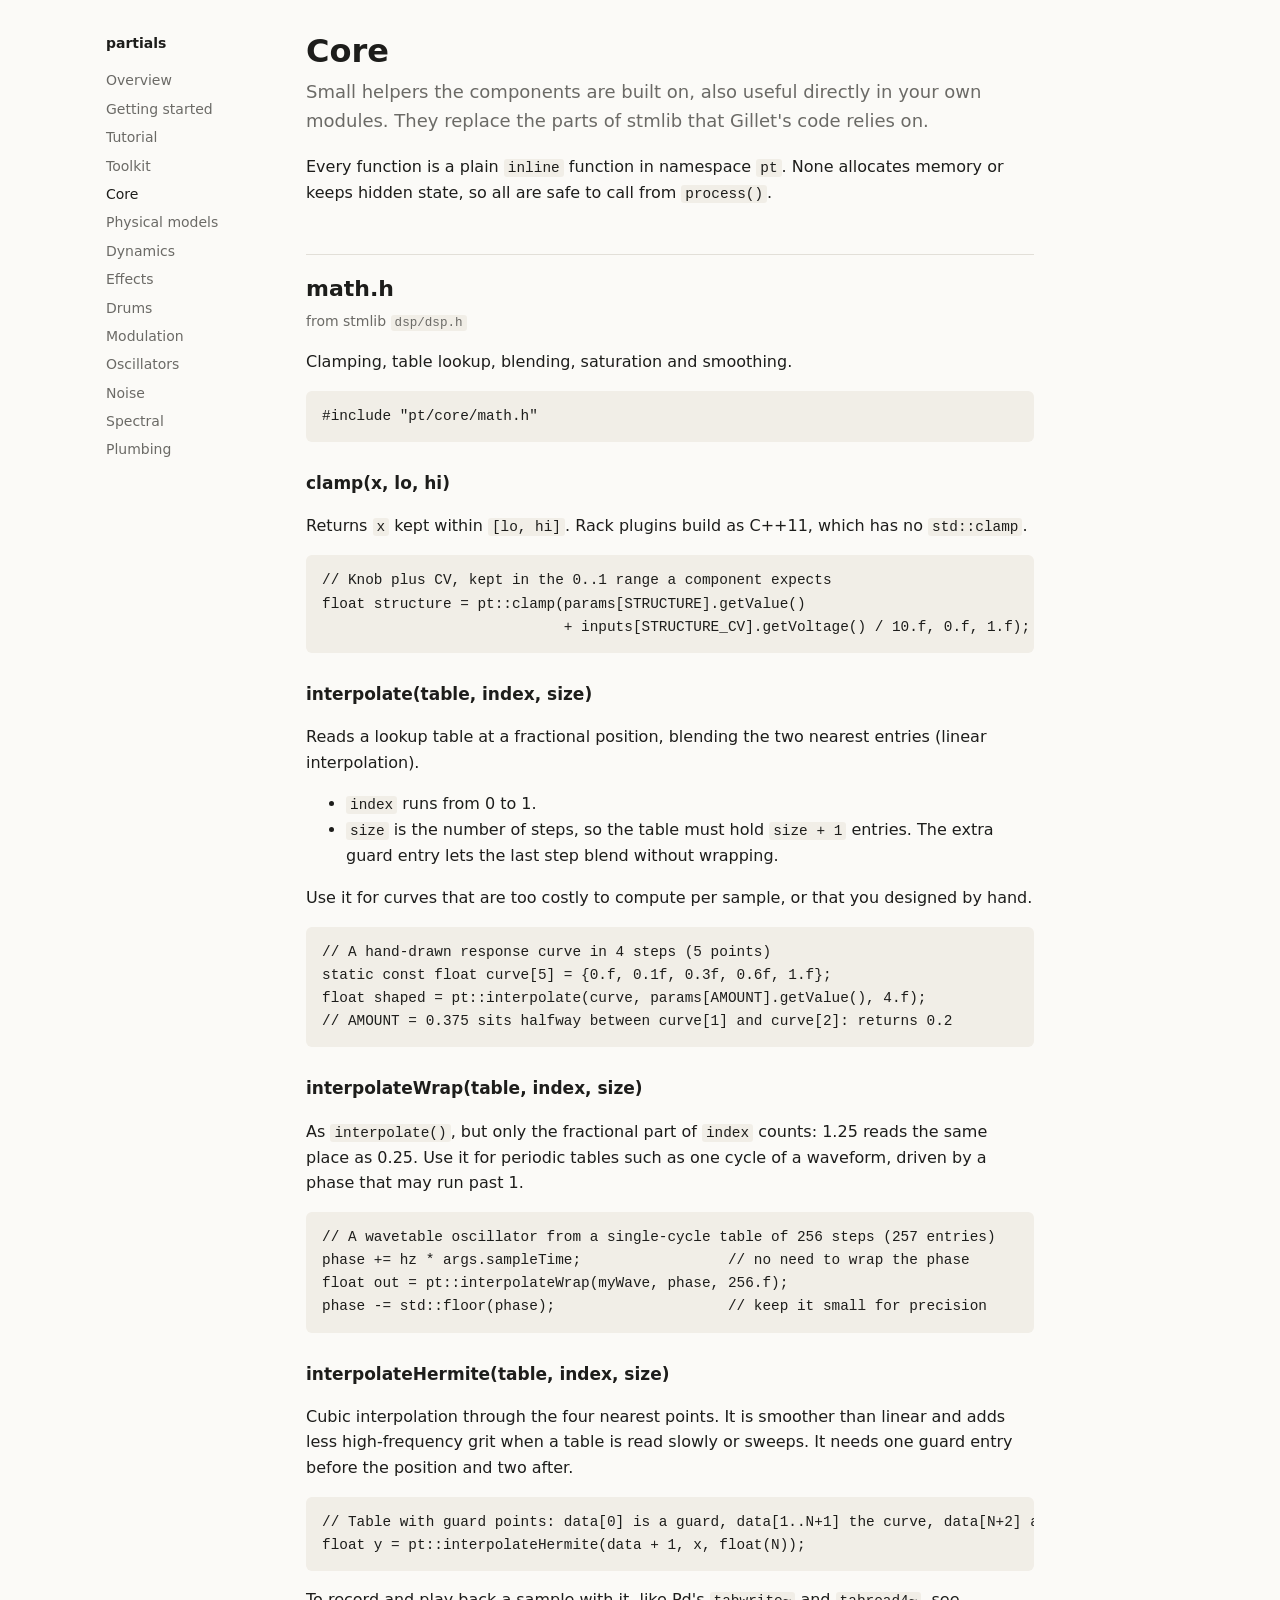
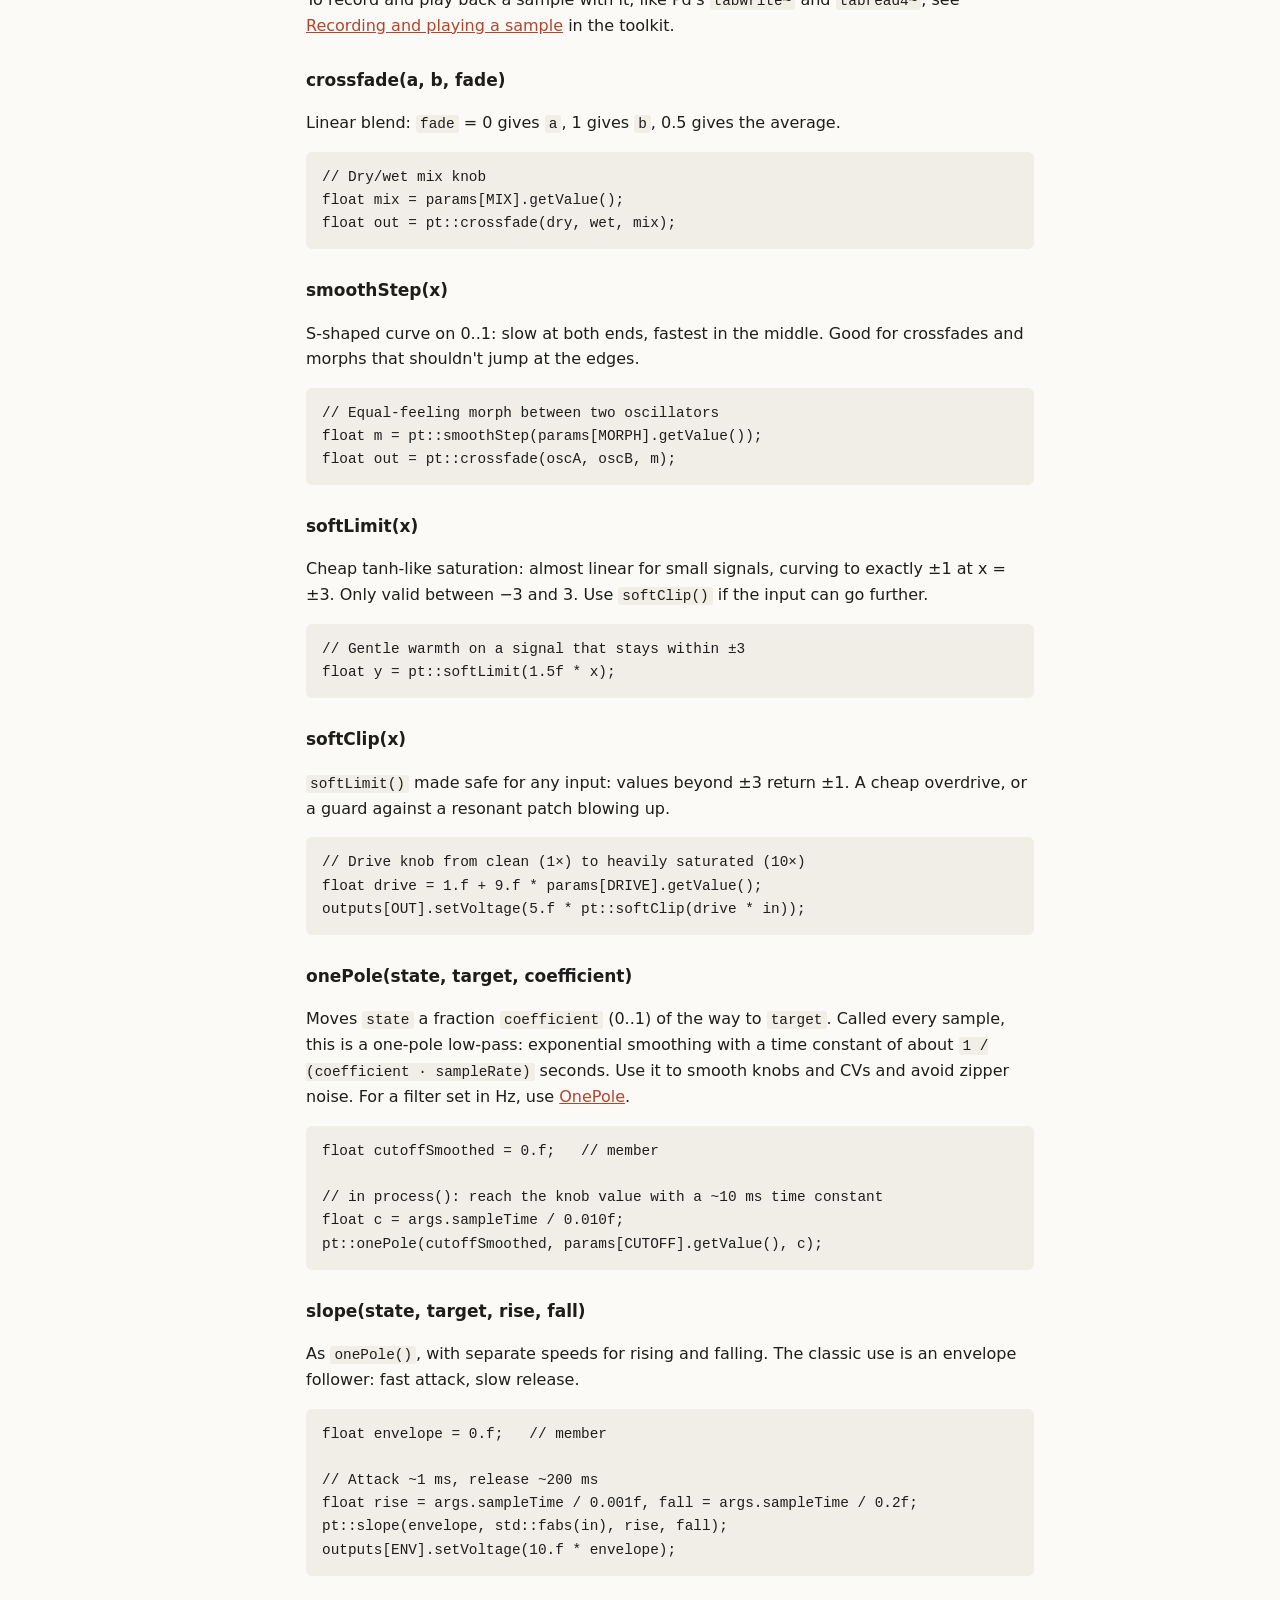
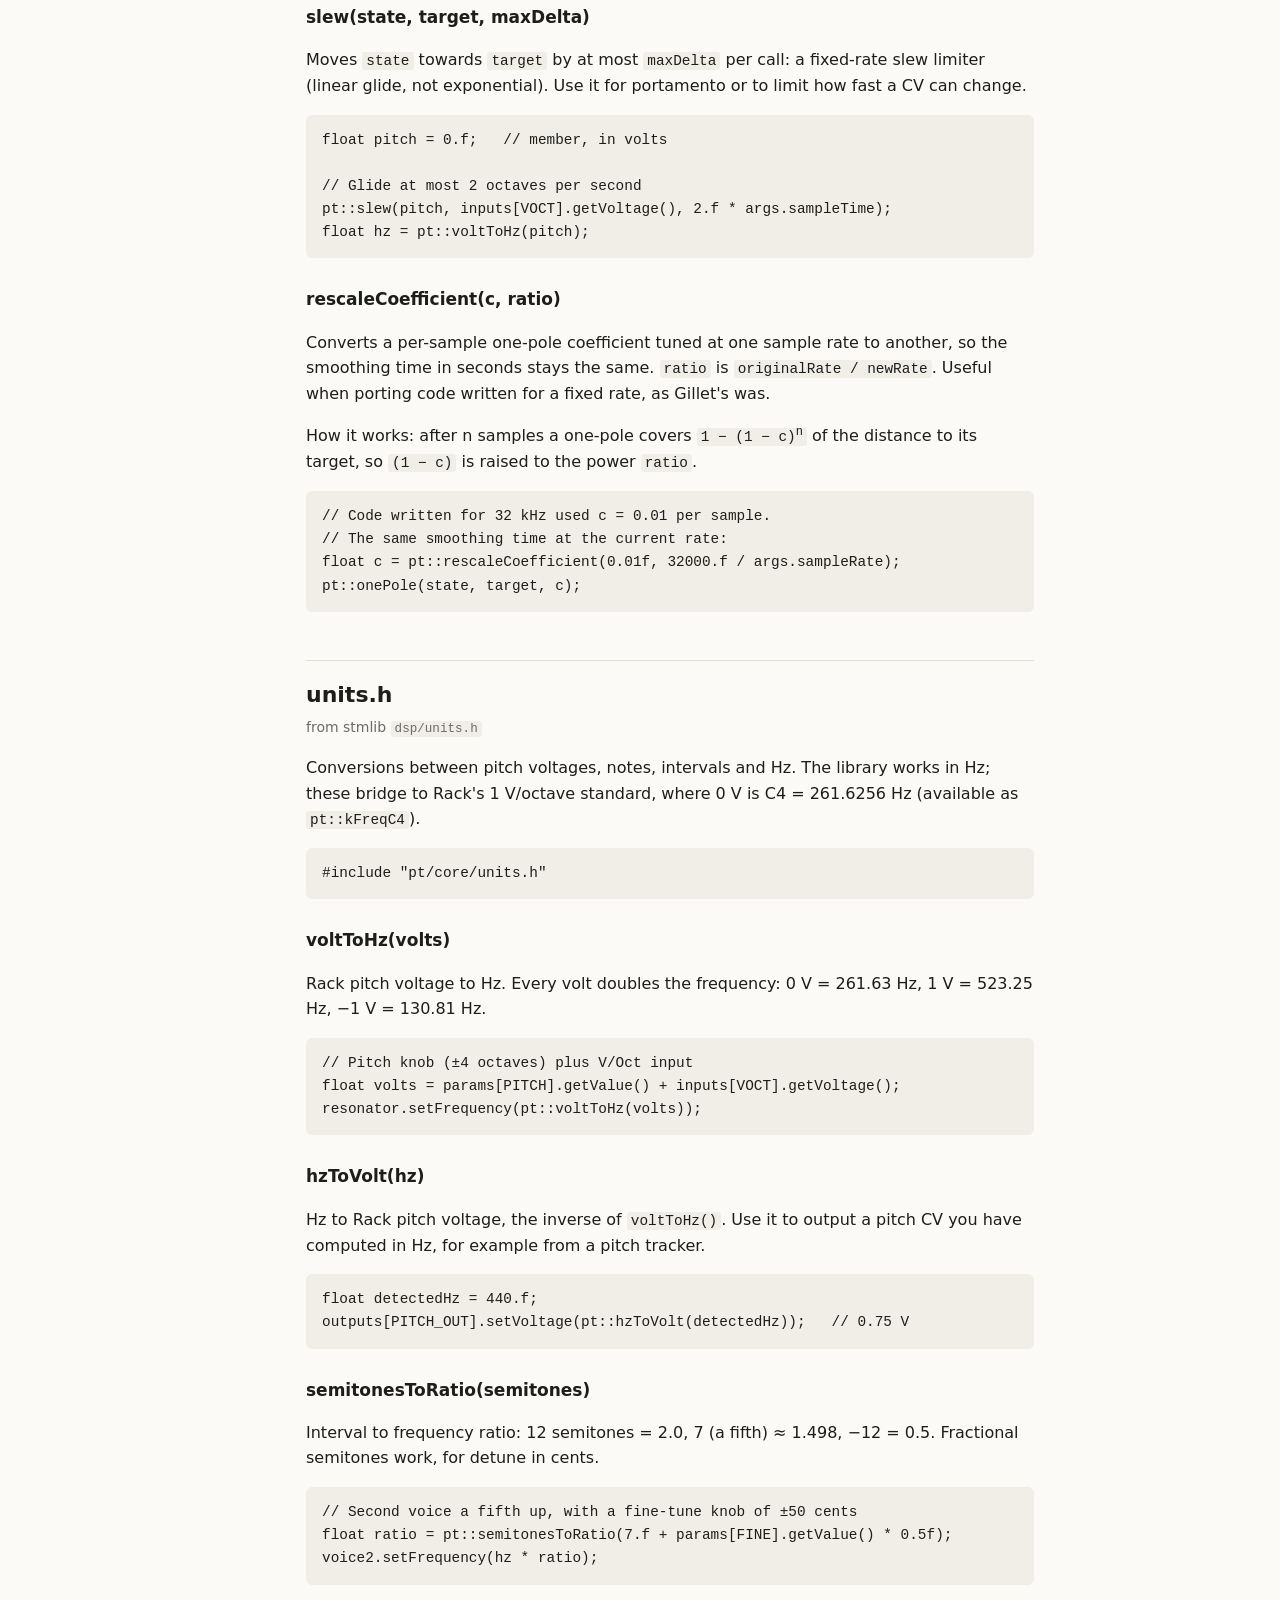
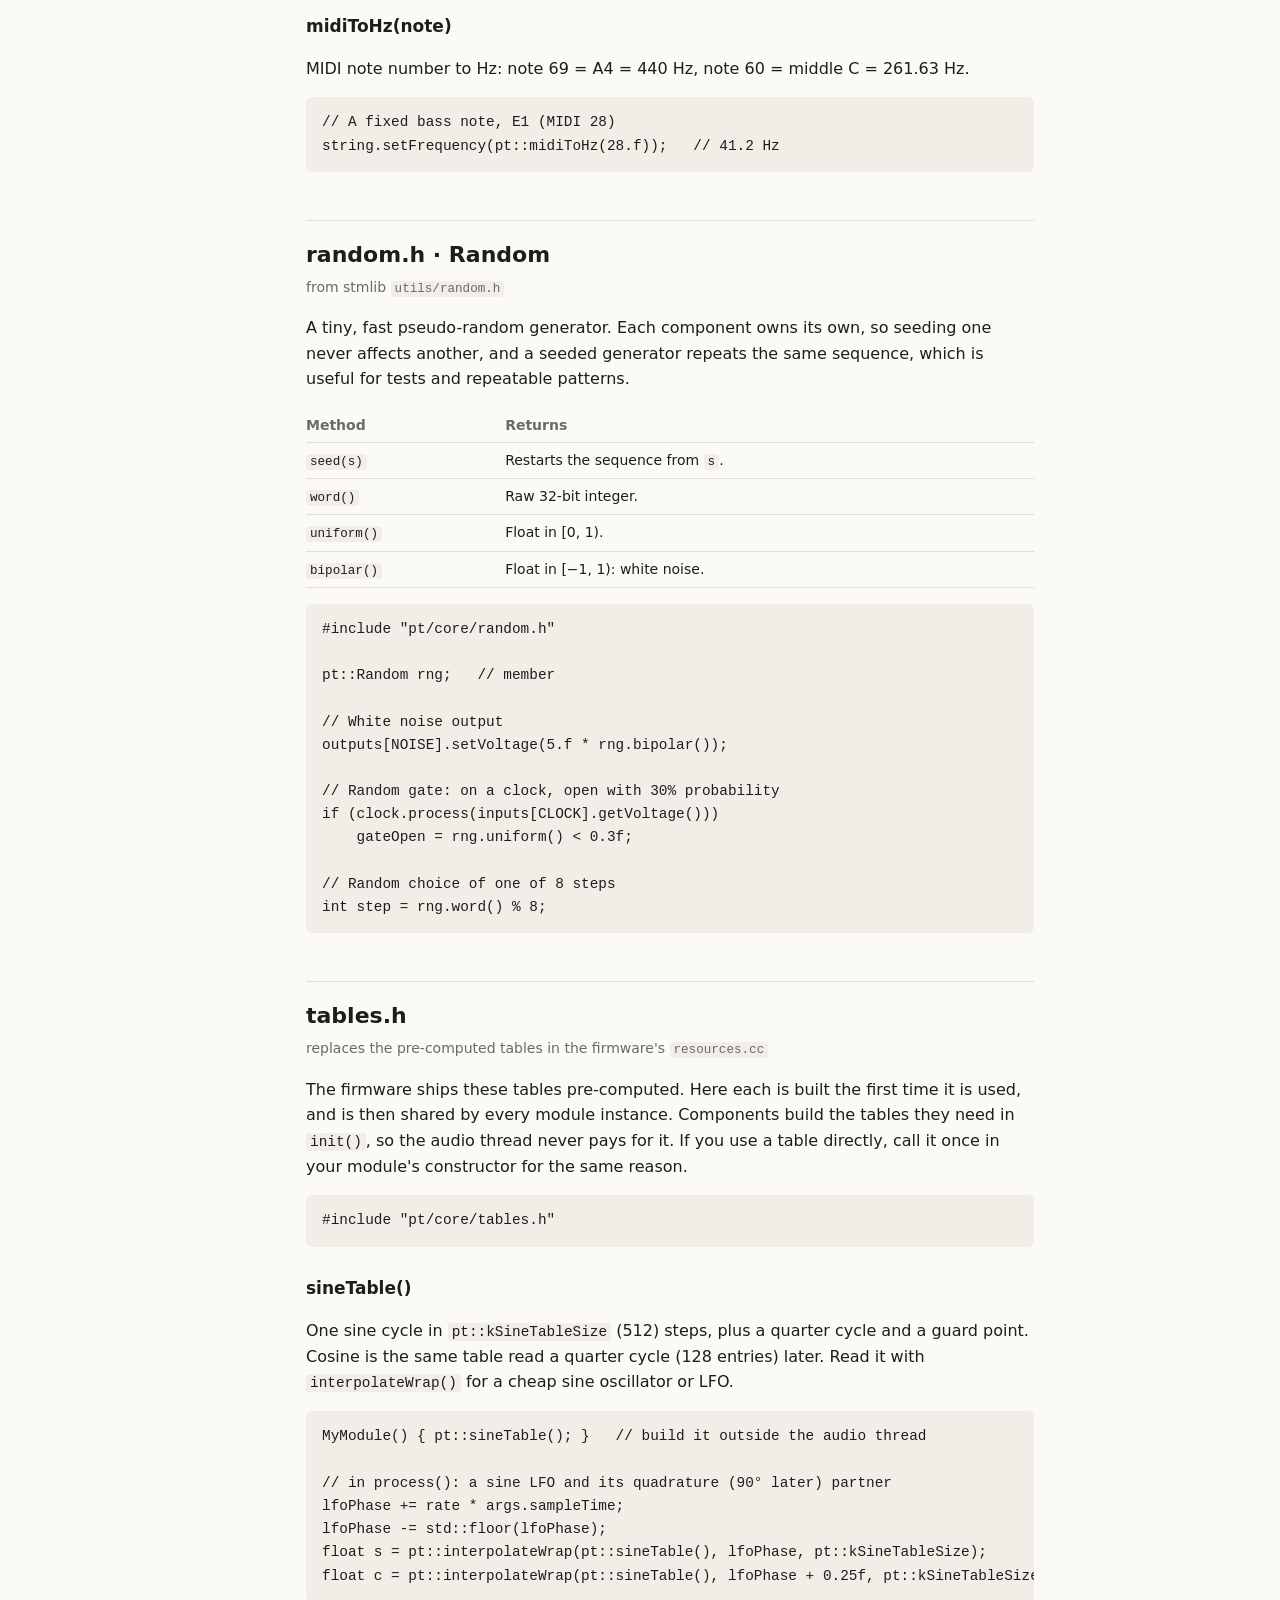
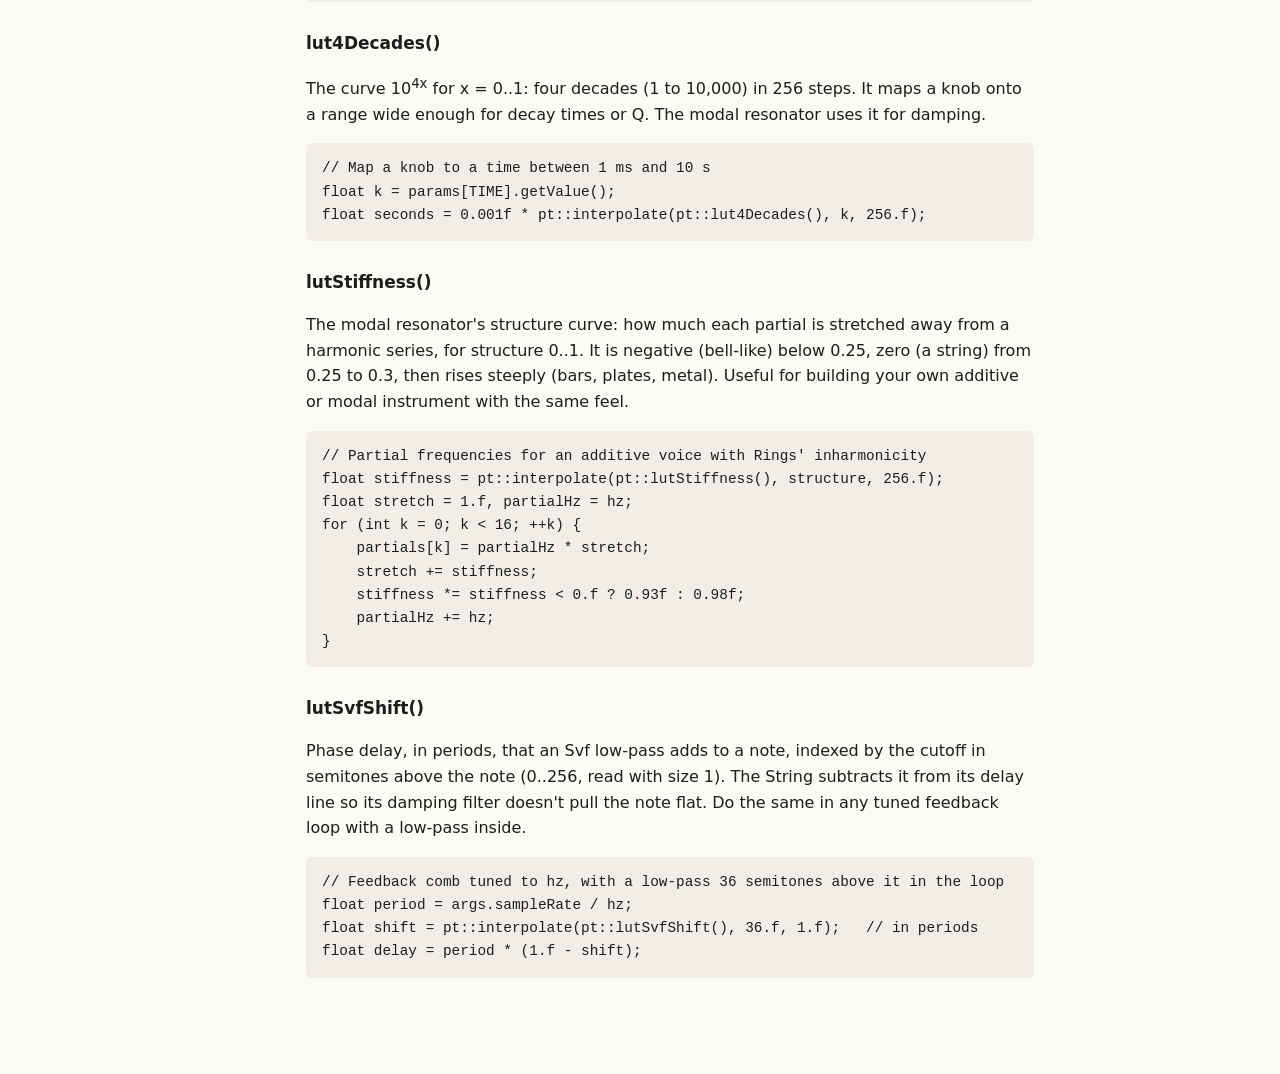
==== commit 0c939dcf: "documentation update." ====
--- a/docs/core.html
+++ b/docs/core.html
@@ -13,6 +13,7 @@
   <a href="index.html">Overview</a>
   <a href="setup.html">Getting started</a>
   <a href="tutorial.html">Tutorial</a>
+  <a href="toolkit.html">Toolkit</a>
   <a href="core.html" class="here">Core</a>
   <a href="physical.html">Physical models</a>
   <a href="dynamics.html">Dynamics</a>
@@ -65,6 +66,7 @@
 <p>Cubic interpolation through the four nearest points. It is smoother than linear and adds less high-frequency grit when a table is read slowly or sweeps. It needs one guard entry before the position and two after.</p>
 <pre><code>// Table with guard points: data[0] is a guard, data[1..N+1] the curve, data[N+2] a guard
 float y = pt::interpolateHermite(data + 1, x, float(N));</code></pre>
+<p>To record and play back a sample with it, like Pd's <code>tabwrite~</code> and <code>tabread4~</code>, see <a href="toolkit.html#toolkit-sampler">Recording and playing a sample</a> in the toolkit.</p>
 
 <h3 id="core-math-crossfade">crossfade(a, b, fade)</h3>
 <p>Linear blend: <code>fade</code> = 0 gives <code>a</code>, 1 gives <code>b</code>, 0.5 gives the average.</p>
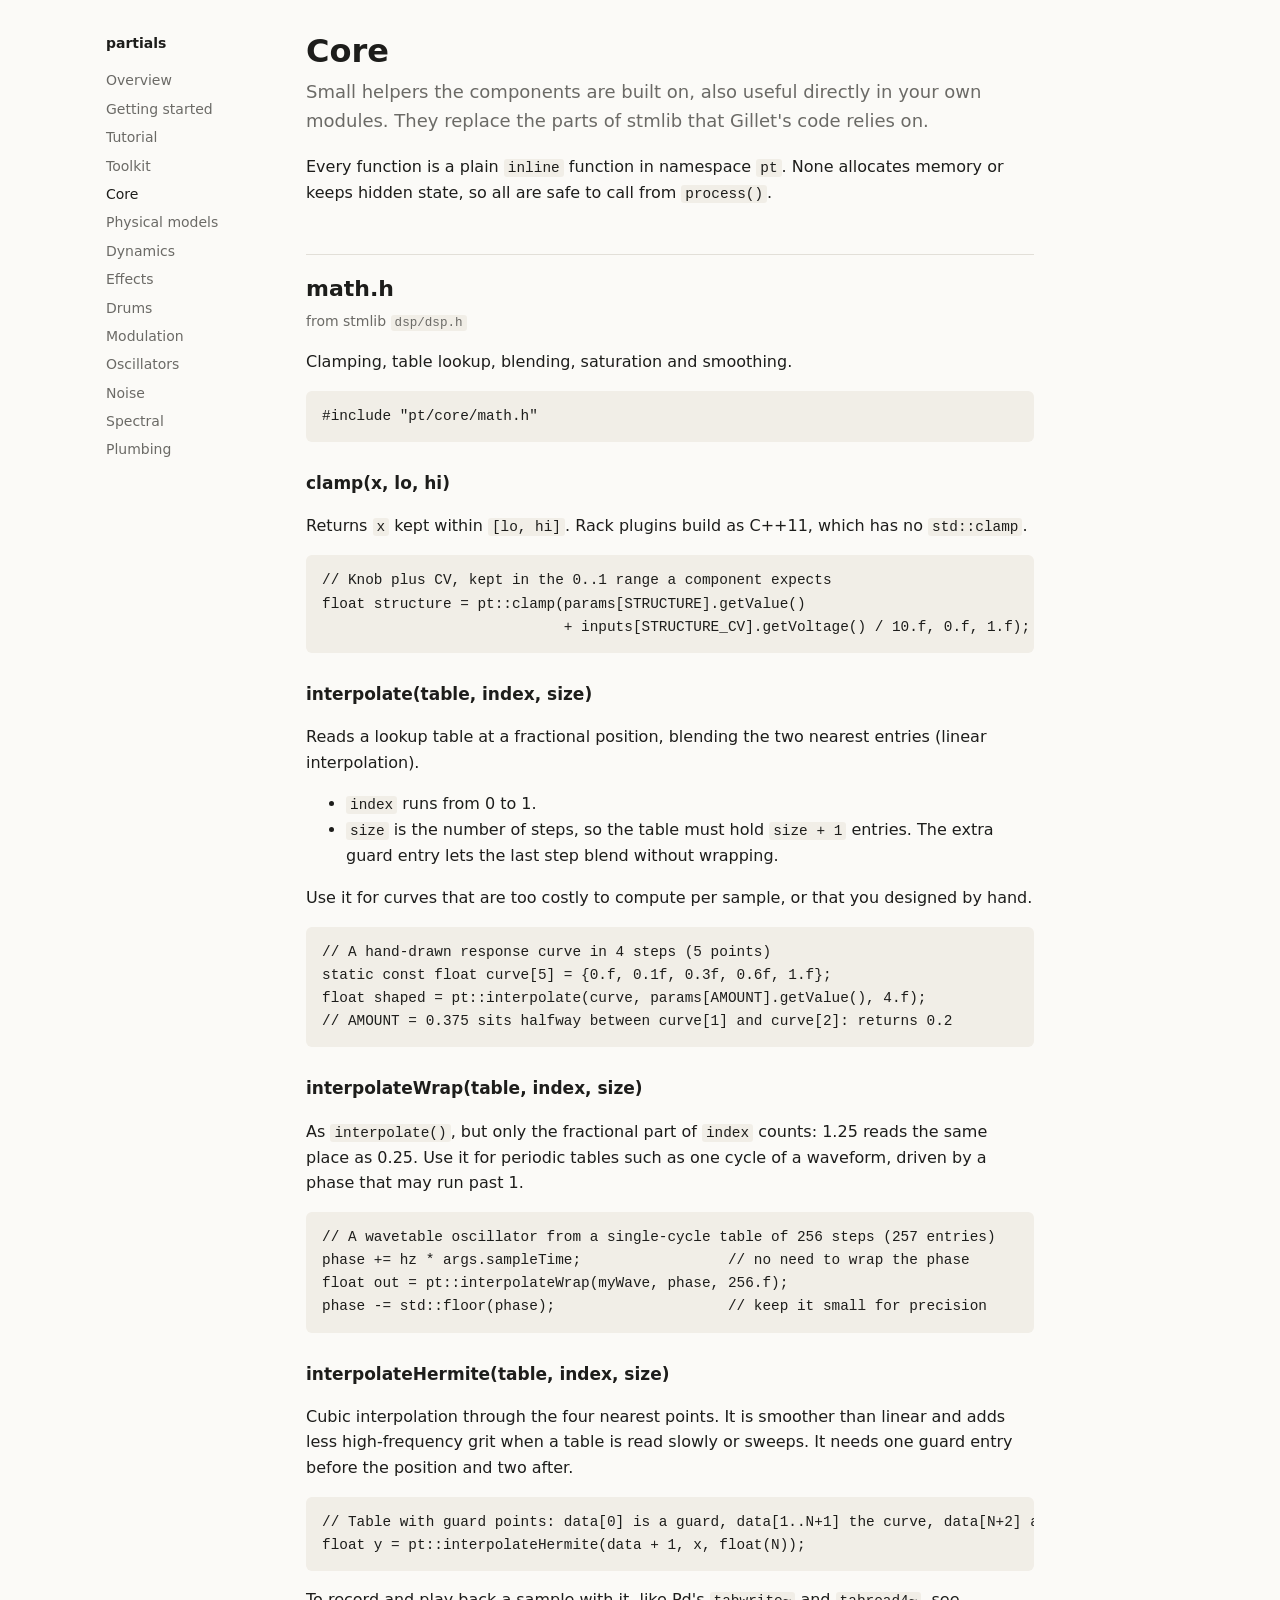
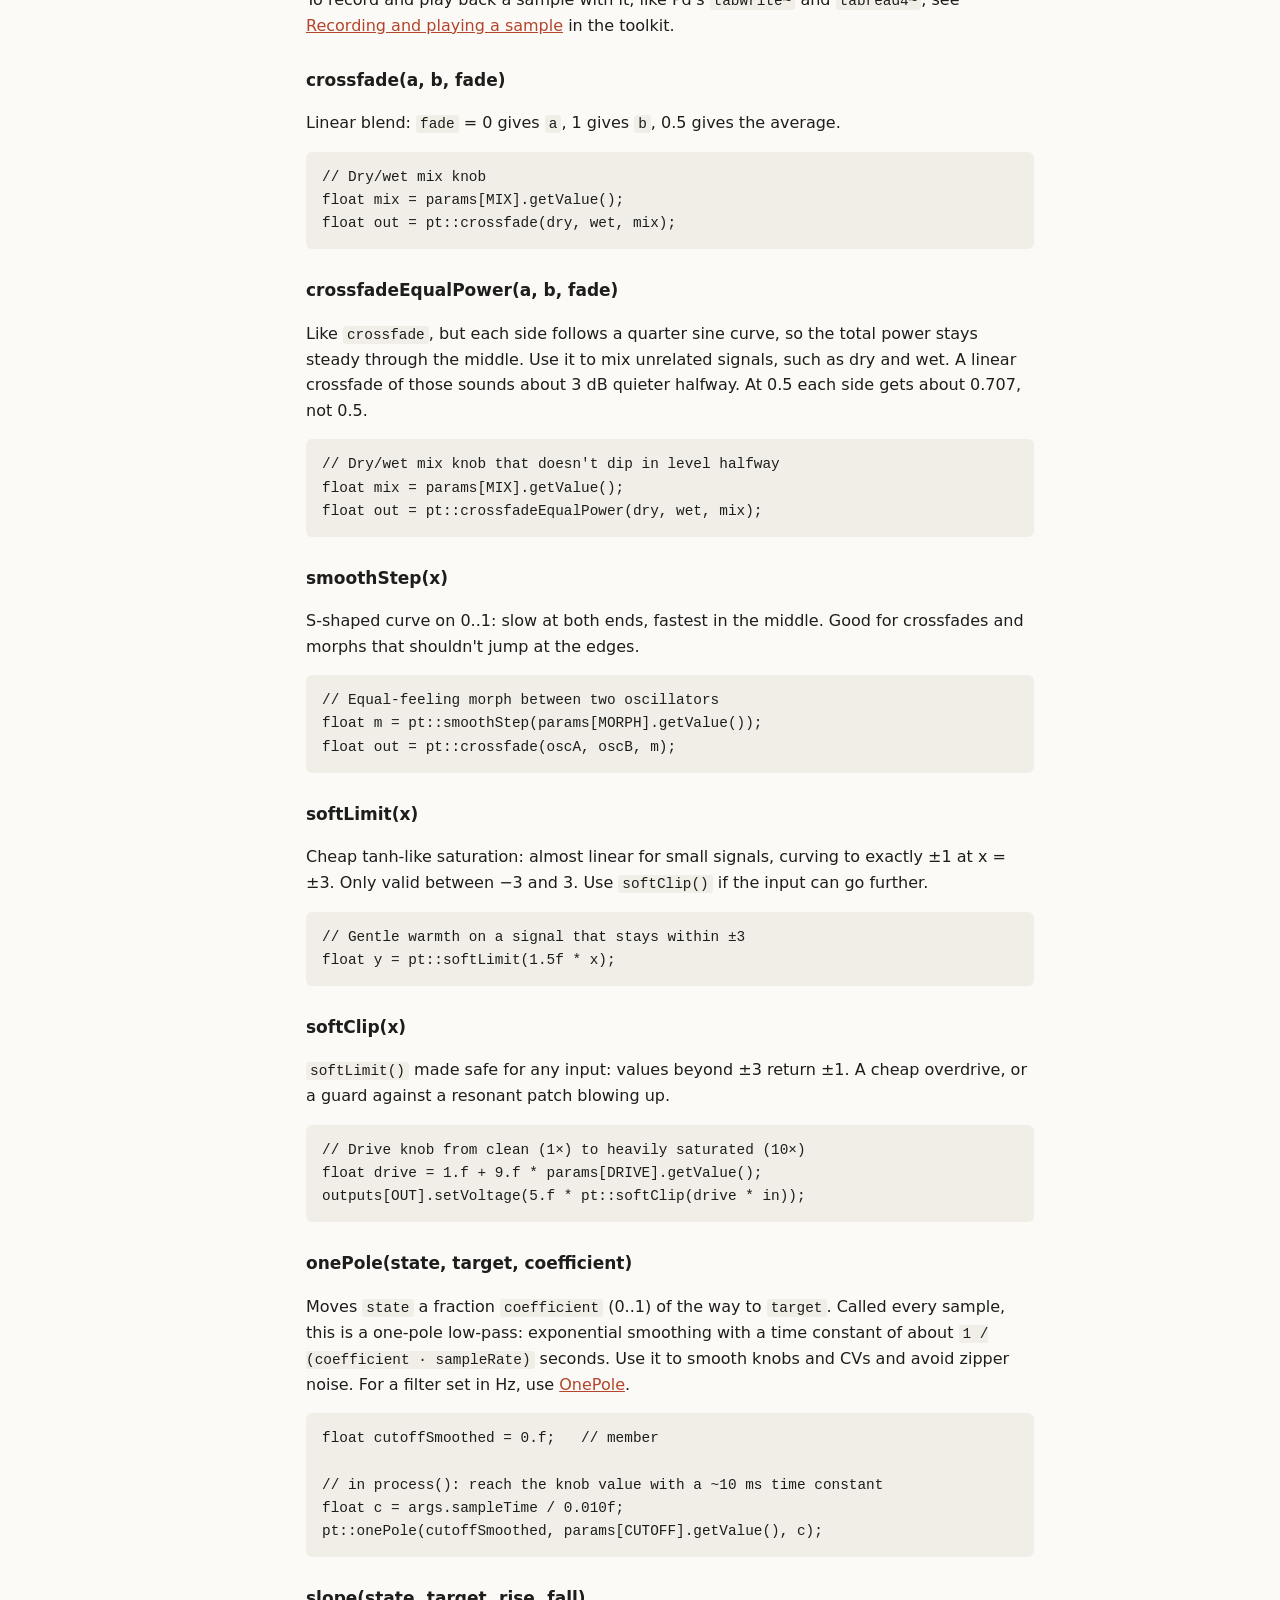
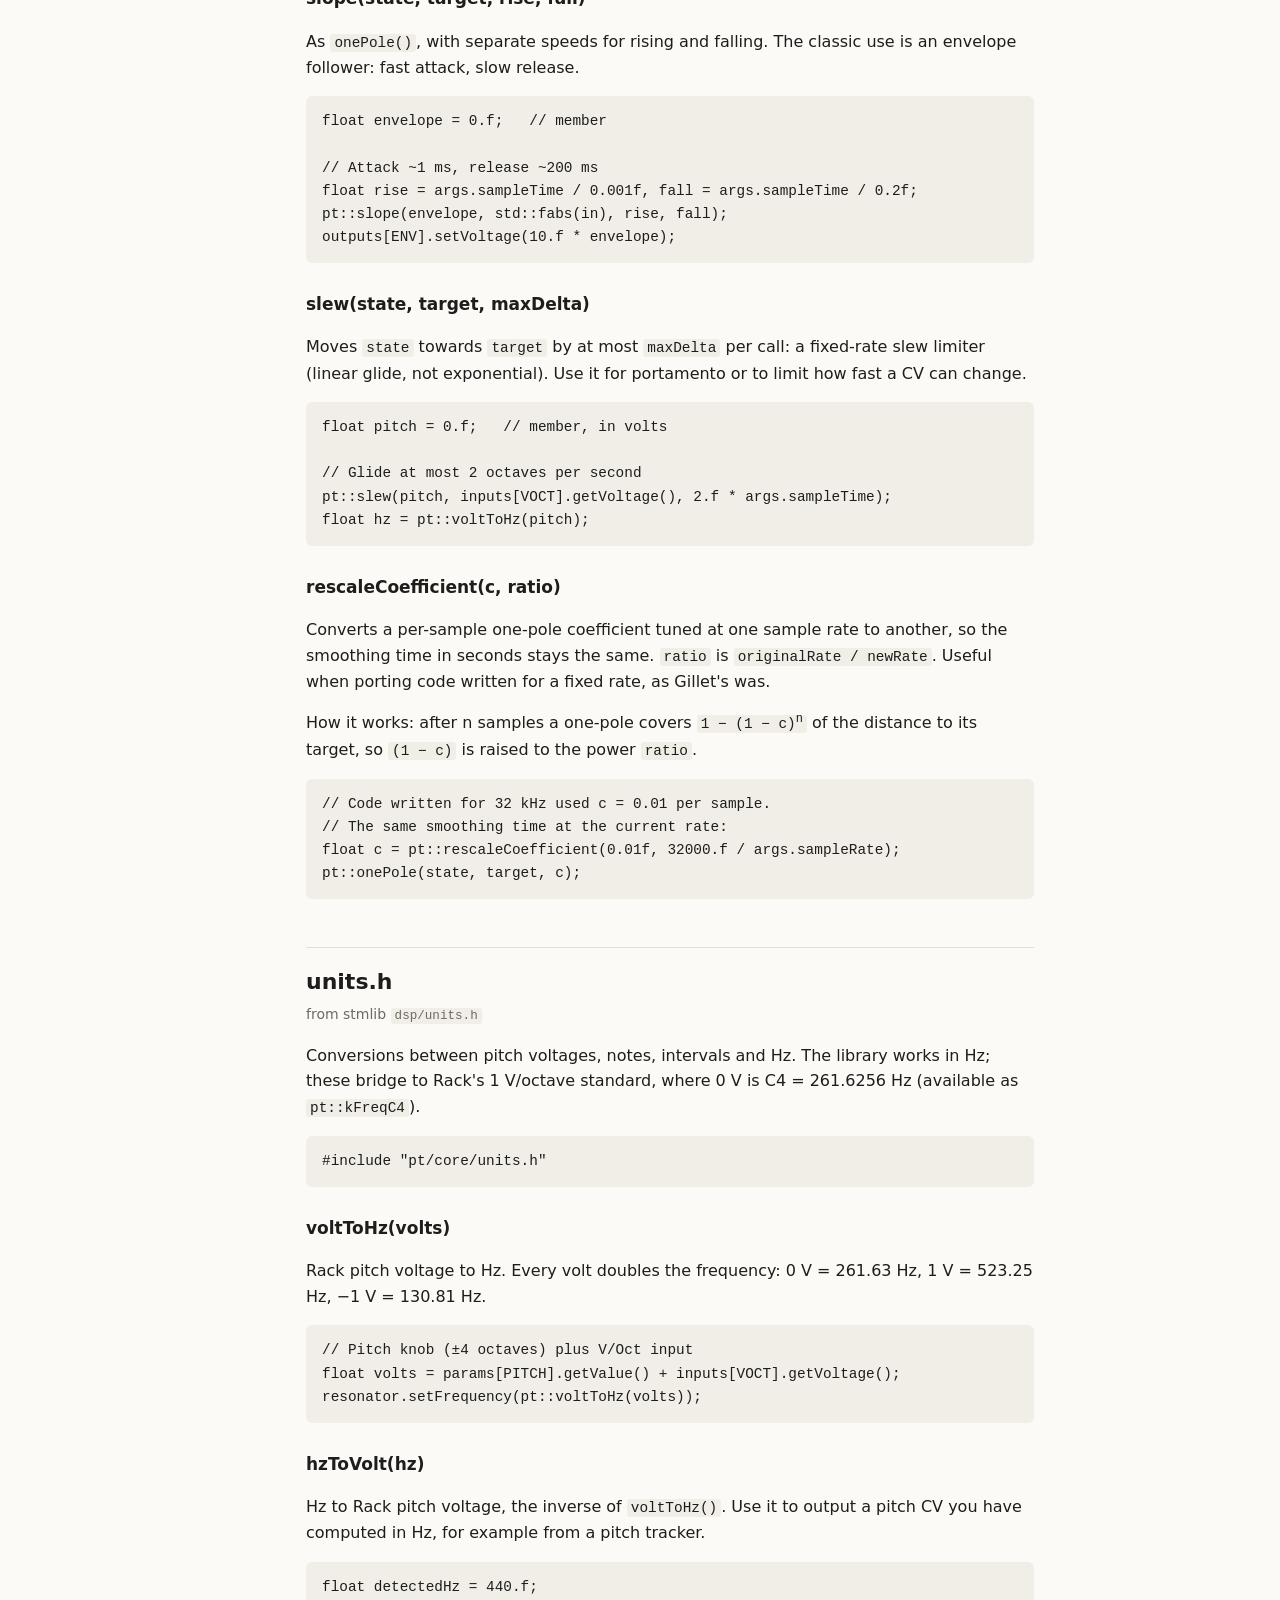
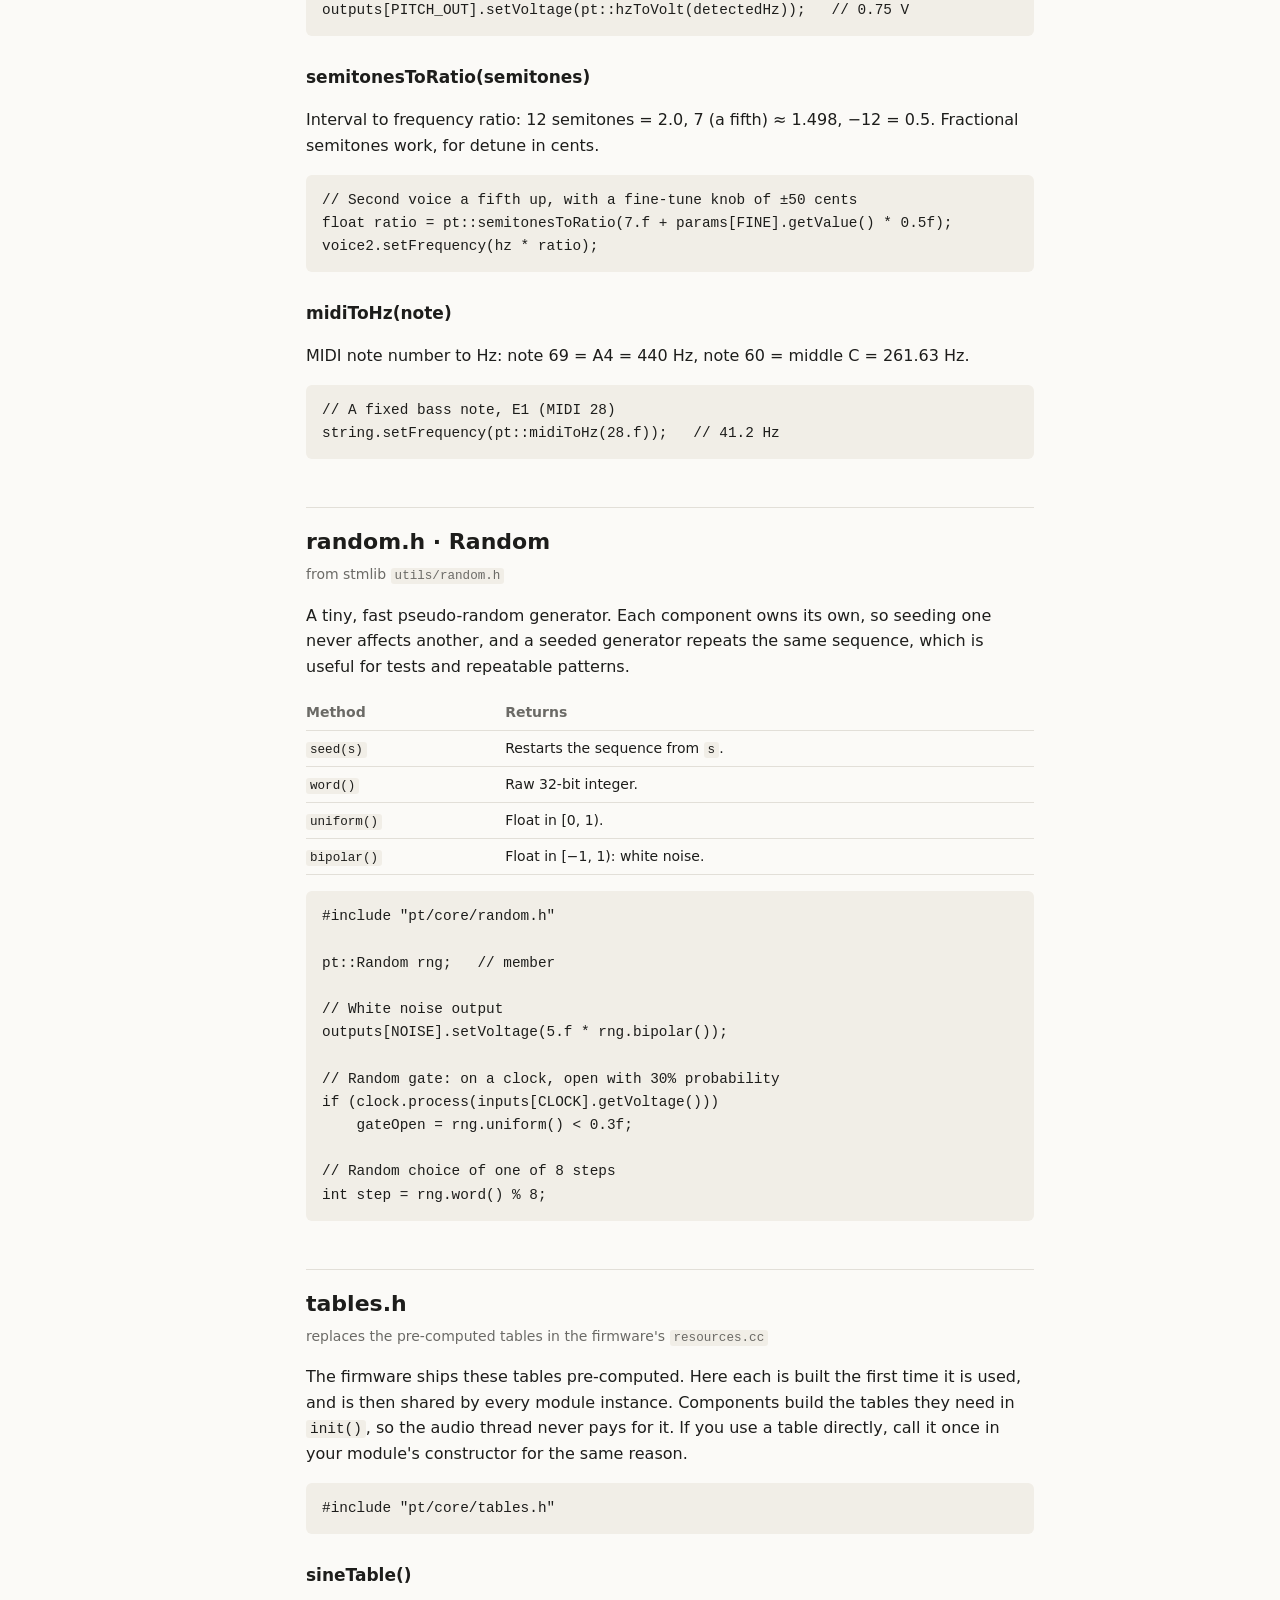
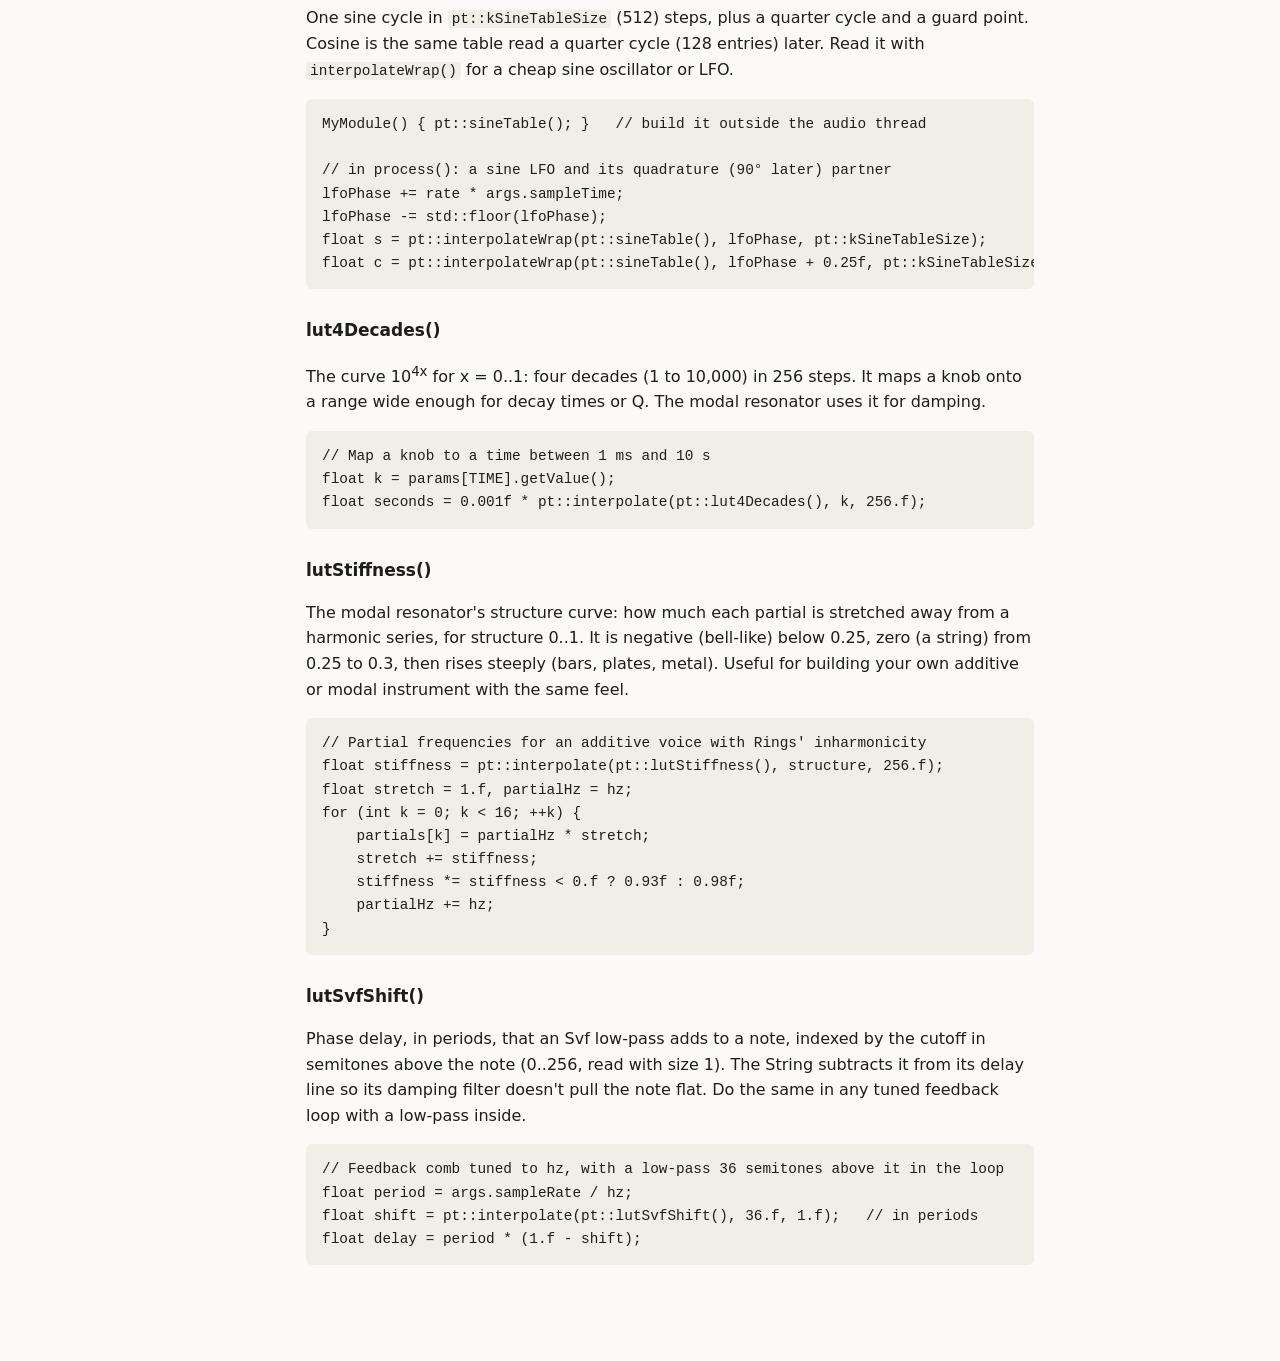
==== commit d3bfbc56: "equal crossfade." ====
--- a/docs/core.html
+++ b/docs/core.html
@@ -74,6 +74,12 @@
 float mix = params[MIX].getValue();
 float out = pt::crossfade(dry, wet, mix);</code></pre>
 
+<h3 id="core-math-crossfadeEqualPower">crossfadeEqualPower(a, b, fade)</h3>
+<p>Like <code>crossfade</code>, but each side follows a quarter sine curve, so the total power stays steady through the middle. Use it to mix unrelated signals, such as dry and wet. A linear crossfade of those sounds about 3 dB quieter halfway. At 0.5 each side gets about 0.707, not 0.5.</p>
+<pre><code>// Dry/wet mix knob that doesn't dip in level halfway
+float mix = params[MIX].getValue();
+float out = pt::crossfadeEqualPower(dry, wet, mix);</code></pre>
+
 <h3 id="core-math-smoothStep">smoothStep(x)</h3>
 <p>S-shaped curve on 0..1: slow at both ends, fastest in the middle. Good for crossfades and morphs that shouldn't jump at the edges.</p>
 <pre><code>// Equal-feeling morph between two oscillators
